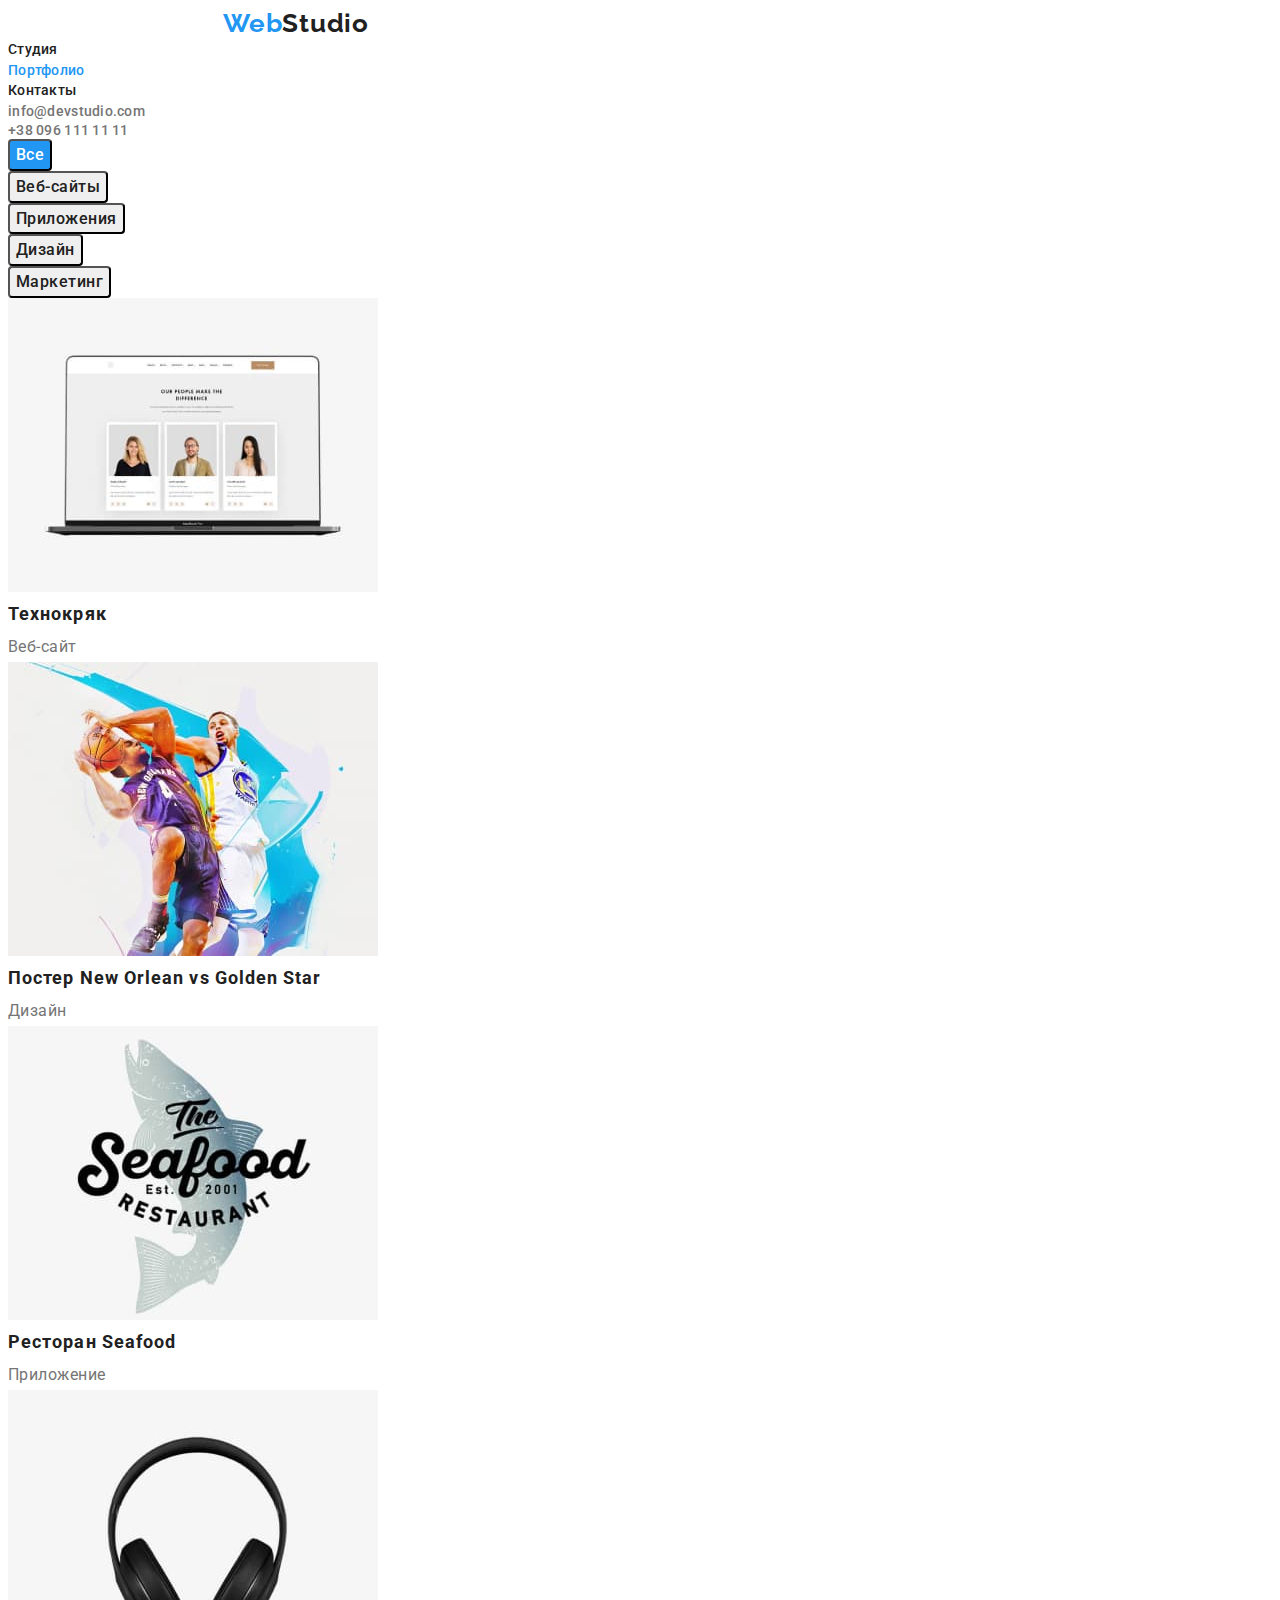
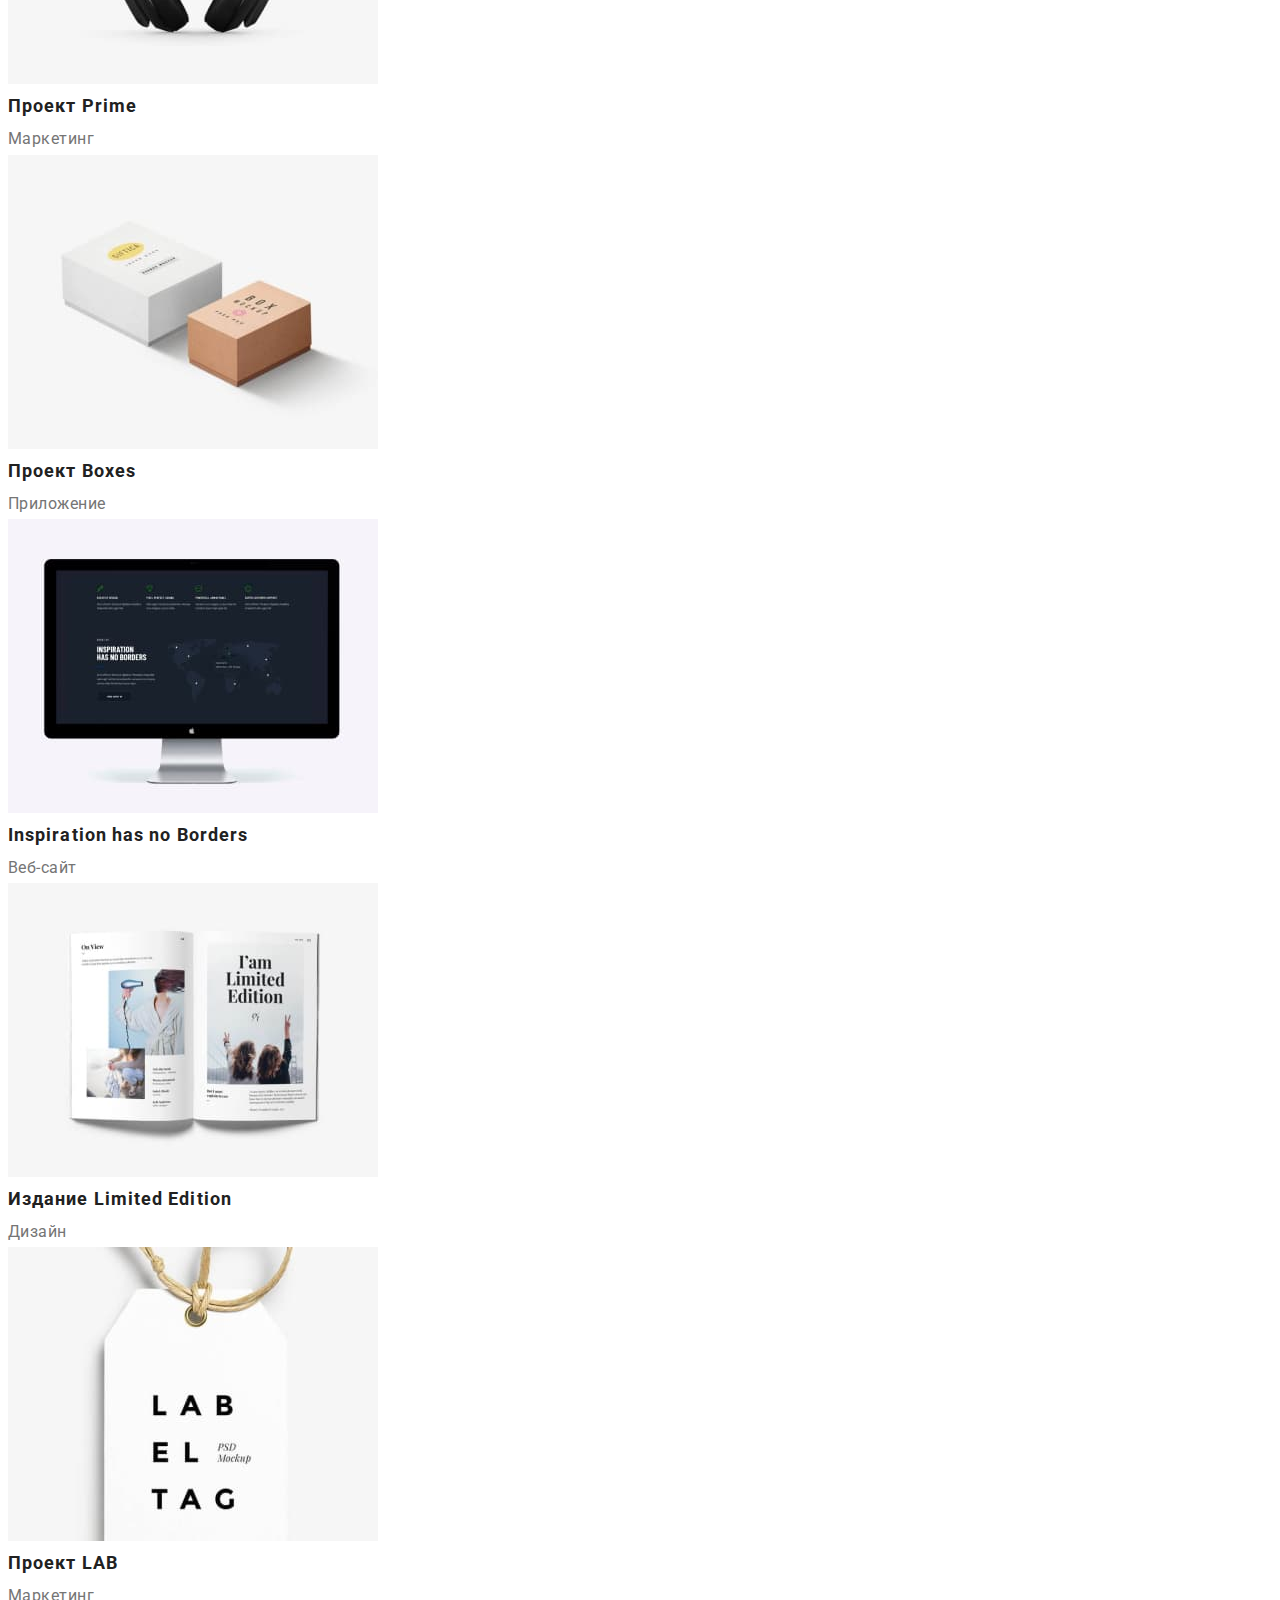
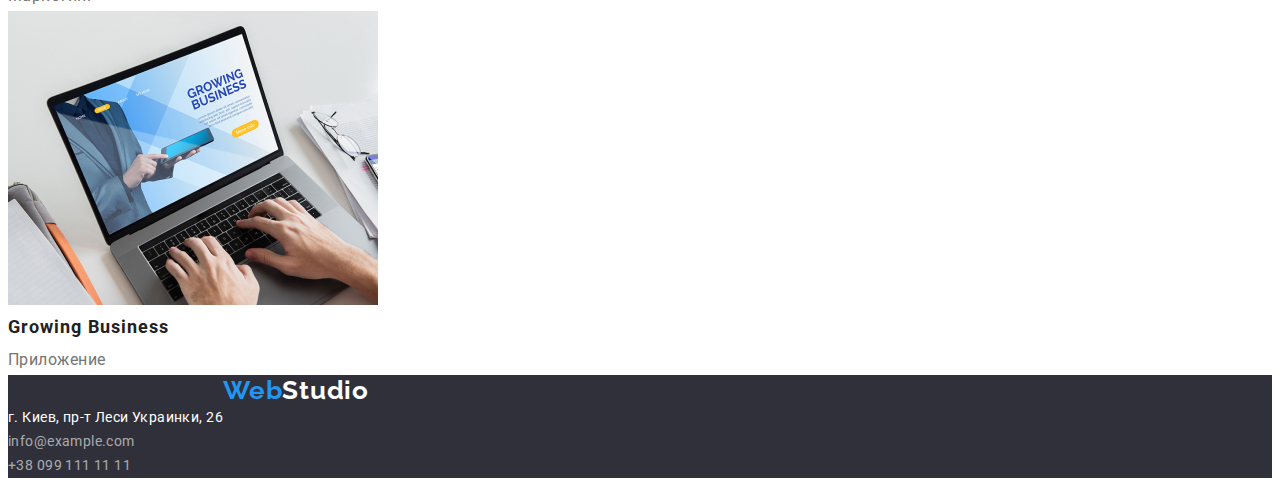
==== portfolio.html @ 73747485 "flex margin" ====
<!DOCTYPE html>
<html lang="ru">

<head>
    <meta charset="UTF-8">
    <meta http-equiv="X-UA-Compatible" content="IE=edge">
    <meta name="viewport" content="width=device-width, initial-scale=1.0">
    <title>homework2</title>
    <link rel="stylesheet" href="./css/style.css" />

    <link rel="preconnect" href="https://fonts.googleapis.com">
    <link rel="preconnect" href="https://fonts.gstatic.com" crossorigin>
    <link
        href="https://fonts.googleapis.com/css2?family=Raleway:wght@700&family=Roboto:wght@400;500;700;900&display=swap"
        rel="stylesheet">
</head>

<body>
    <header class="header">
        <nav>
            <a lang="en" href="" class="logotype link">Web<span class="header-logotype">Studio</span> </a>
            <ul class="list">
                <li>
                    <a href="./index.html" class="header-link link">Студия</a>
                </li>
                <li>
                    <a href="./portfolio.html" class="header-link link current">Портфолио</a>
                </li>
                <li>
                    <a href="" class="header-link link">Контакты</a>
                </li>
            </ul>
        </nav>
        <ul class="list">
            <li>
                <a href="mailto:info@devstudio.com" class="header-contact link">info@devstudio.com</a>
            </li>
            <li>
                <a href="tel:+380961111111" class="header-contact link">+38 096 111 11 11</a>
            </li>
        </ul>
    </header>



    <main>
        <section class="portfolio">
            <h1 class="visually-hidden">портфолио</h1>
            <ul class="list">
                <li>
                    <button type="button" class="portfolio-button portfolio-button-oll button">Все</button>
                </li>
                <li>
                    <button type="button" class="portfolio-button button">Веб-сайты</button>
                </li>
                <li>
                    <button type="button" class="portfolio-button button">Приложения</button>
                </li>
                <li>
                    <button type="button" class="portfolio-button button">Дизайн</button>
                </li>
                <li>
                    <button type="button" class="portfolio-button button">Маркетинг</button>
                </li>
            </ul>

            <ul class="gallery list">
                <li>
                    <a href="" class="link">
                        <img src="./imeges/people.jpg" alt="фото людей" width="370px">

                        <h2 class="gallery-link-title">Технокряк</h2>
                        <p class="gallery-link-text"> Веб-сайт</p>
                    </a>
                </li>
                <li>
                    <a href="" class="link">
                        <img src="./imeges/tew-оrlean.jpg" alt="два баскетболиста" width="370px">

                        <h2 class="gallery-link-title">Постер <span lang="en">New Orlean vs Golden Star</span> </h2>
                        <p class="gallery-link-text">Дизайн</p>
                    </a>
                </li>
                <li>
                    <a href="" class="link">
                        <img src="./imeges/seafood.jpg" alt="рыба" width="370px">

                        <h2 class="gallery-link-title">Ресторан <span lang="en">Seafood</span></h2>
                        <p class="gallery-link-text">Приложение</p>
                    </a>
                </li>
                <li>
                    <a href="" class="link">
                        <img src="./imeges/prime.jpg" alt="наушники" width="370px">

                        <h2 class="gallery-link-title">Проект <span lang="en">Prime</span></h2>
                        </h2>
                        <p class="gallery-link-text">Маркетинг</p>
                    </a>
                </li>
                <li>
                    <a href="" class="link">
                        <img src="./imeges/boxes.jpg" alt="две коробки" width="370px">

                        <h2 class="gallery-link-title">Проект <span lang="en">Boxes</span></h2>
                        </h2>
                        <p class="gallery-link-text">Приложение</p>
                    </a>
                </li>
                <li>
                    <a href="" class="link">
                        <img src="./imeges/inspiration .jpg" alt="монитор" width="370px">

                        <h2 class="gallery-link-title" lang="en">Inspiration has no Borders</h2>
                        <p class="gallery-link-text">Веб-сайт</p>
                    </a>
                </li>
                <li>
                    <a href="" class="link">
                        <img src="./imeges/limited-edition.jpg" alt="журнал" width="370px">

                        <h2 class="gallery-link-title">Издание <span lang="en">Limited Edition</span></h2>
                        </h2>
                        <p class="gallery-link-text">Дизайн</p>
                    </a>
                </li>
                <li>
                    <a href="" class="link">
                        <img src="./imeges/lab.jpg" alt="бирочки LAB" width="370px">

                        <h2 class="gallery-link-title">Проект <span lang="en">LAB</span></h2>
                        </h2>
                        <p class="gallery-link-text">Маркетинг</p>
                    </a>
                </li>
                <li>
                    <a href="" class="link">
                        <img src="./imeges/growing-business.jpg" alt="ноутбук" width="370px">

                        <h2 class="gallery-link-title" lang="en">Growing Business</h2>
                        <p class="gallery-link-text">Приложение</p>
                    </a>
                </li>
            </ul>
        </section>
    </main>

    <footer class="footer">
        <a lang="en" href="" class="logotype link">Web<span class="footer-logotype">Studio</span> </a>

        <address class="footer-address">
            <ul class="list">
                <li class="footer-address-city"> г. Киев, пр-т Леси Украинки, 26 </li>
                <li><a href="mailto:info@example.com" class="link footer-address-contact">info@example.com</a>
                </li>
                <li><a href="tel:+380991111111" class="link footer-address-contact">+38 099 111 11
                        11</a>
                </li>
            </ul>
        </address>

    </footer>
</body>

</html>
---- css/style.css ----
/* #212121 основной */
/* #757575 подписи */
/* #2196F3 акцент */
/* #FFFFFF акцент */
:root {
    --title-color: #212121;
    --second-title-color: #212121;
    --accent-color: #2196F3;
    --accent-second-color: #FFFFFF;
    --nav-color: #212121;
    --text-color: #757575;
    --background-accent-color: #2F303A;
    --background-color: #FFFFFF;
    --portfolio-button-color: #212121;
    --background-section-color: #F5F4FA;
}

body {
    font-family: "Roboto", san-serif;
    background: var(--background-color);
}

.list {
    list-style: none;
}

.title {
    font-weight: 700;
    font-size: 36px;
    line-height: 42px;
    text-align: center;
    letter-spacing: 0.03em;
    color: var(--title-color);
}

.button {
    border-radius: 4px;
    cursor: pointer;
}

p,
h1,
h2,
h3,
h4,
h5,
h6 {
    margin: 0;
}

ul {
    margin: 0;
    padding-left: 0;
}

.container {
    width: 1170px;
    padding-left: 15px;
    padding-right: 15px;
    margin: 0 auto;
    outline: 1px solid red;
}

/* --------------logotype------------- */
.logotype {
    font-family: 'Raleway';
    font-weight: 700;
    font-size: 26px;
    line-height: 1.19;
    letter-spacing: 0.03em;
    color: var(--accent-color);
}

.header-logotype {
    color: var(--title-color);
}

.footer-logotype {
    color: var(--accent-second-color);
}

/* ----------------header----------------- */
.header {
    background-color: var(--background-color));
}

.header-nav {
    display: flex;
}

.header-list {
    display: flex;
    margin-top: 32px;
    margin-bottom: 32px;
}

.header .container {
    display: flex;

}

.header-list-second {
    display: flex;
    margin-left: auto;
    margin-top: 32px;
    margin-bottom: 32px;
}

.logotype {
    margin-top: 24px;
    margin-bottom: 25px;
    margin-left: 215px;
}

.header-link {
    font-weight: 500;
    font-size: 14px;
    line-height: 1.4;
    letter-spacing: 0.02em;
    color: var(--nav-color);
}

.header-logotype {
    margin-right: 93px;
}

.header-item-second:not(:last-child) {
    margin-right: 50px;
}

.header-item:not(:last-child) {
    margin-right: 50px;
}

.header-link:hover,
.header-link:focus,
.header-contact:hover,
.header-contact:focus {
    color: var(--accent-color);
}


.header-contact {
    font-weight: 500;
    font-size: 14px;
    line-height: 1.14;
    letter-spacing: 0.02em;
    color: var(--text-color);
}

.header-link.link.current {
    color: var(--accent-color);
}


/* ----------------link--------------- */
.link {
    text-decoration: none;

}


/* ---------------hero-------------- */

.hero {
    background: var(--background-accent-color);
}

.hero-content {
    padding-top: 200px;
    padding-bottom: 200px;
}

.hero-title {

    margin-bottom: 30px;
    max-width: 696px;
    margin-left: auto;
    margin-right: auto;




    font-weight: 900;
    font-size: 44px;
    line-height: 1.36;
    text-align: center;
    letter-spacing: 0.06em;
    text-transform: uppercase;
    color: var(--accent-second-color);
}

.hero-button {
    margin: 0 auto;


    font-family: inherit;
    font-weight: 700;
    font-size: 16px;
    line-height: 1.88;
    display: flex;
    align-items: center;
    text-align: center;
    letter-spacing: 0.06em;
    color: var(--accent-second-color);
    background: var(--accent-color);
}

.visually-hidden {
    position: absolute;
    width: 1px;
    height: 1px;
    margin: -1px;
    border: 0;
    padding: 0;

    white-space: nowrap;
    clip-path: inset(100%);
    clip: rect(0 0 0 0);
    overflow: hidden;
}

/* -------------------about--------------- */


.about {
    margin-top: 94px;
    margin-right: -15px;
    margin-left: -15px;
    display: flex;
}

.about-item {
    margin-right: 15px;
    margin-left: 15px;


}

.about-title {

    font-size: 14px;
    line-height: 16px;
    letter-spacing: 0.03em;
    text-transform: uppercase;

    color: var(--second-title-color);
}

.about-text {
    margin-top: 10px;
    max-width: 270px;


    font-size: 14px;
    line-height: 1.71;
    letter-spacing: 0.03em;
    color: var(--text-color)
}



/* ------------------we-doing----------------- */

.we-doing-title {
    margin-top: 94px;
}

.we-doing-list {
    margin-top: 50px;
    display: flex;
}

.we-doing-item:not(:last-child) {
    margin-right: 27px;
}

/* -----------------team-------------------- */
.team {
    background: var(--background-section-color);
}

.team-post-title {
    font-weight: 500;
    font-size: 16px;
    line-height: 1.19;
    text-align: center;
    letter-spacing: 0.03em;
    color: var(--title-color)
}

.team-text {

    font-size: 16px;
    line-height: 1.19;
    text-align: center;
    letter-spacing: 0.03em;
    color: var(--text-color);
}

/* ---------------footer------------------ */
.footer {
    background: var(--background-accent-color);
}

.footer-address {
    font-style: normal;
    font-weight: 400;
    font-size: 14px;
    line-height: 1.71;
    letter-spacing: 0.03em;
}

.footer-address-city {
    color: var(--accent-second-color);
}

.footer-address-contact {
    color: rgba(255, 255, 255, 0.6);
}

.footer-address-city:hover,
.footer-address-city:focus,
.footer-address-contact:hover,
.footer-address-contact:focus {
    color: var(--accent-color);
}

/* ------------------portfolio---------------- */

.portfolio-button {
    font-family: inherit;
    font-weight: 500;
    font-size: 16px;
    line-height: 1.62;
    text-align: center;
    letter-spacing: 0.03em;
    color: var(--portfolio-button-color);
}

.portfolio-button.portfolio-button-oll {
    color: var(--accent-second-color);
    background: var(--accent-color);
}

.portfolio-button:hover,
.portfolio-button:focus {
    color: var(--accent-second-color);
    background: var(--accent-color);
}

/* ---------------------gallery--------------- */
.gallery-link-title {
    font-weight: 700;
    font-size: 18px;
    line-height: 2.00;
    letter-spacing: 0.06em;
    color: var(--second-title-color);
}

.gallery-link-text {
    font-size: 16px;
    line-height: 1.88;
    letter-spacing: 0.03em;
    color: var(--text-color);
}
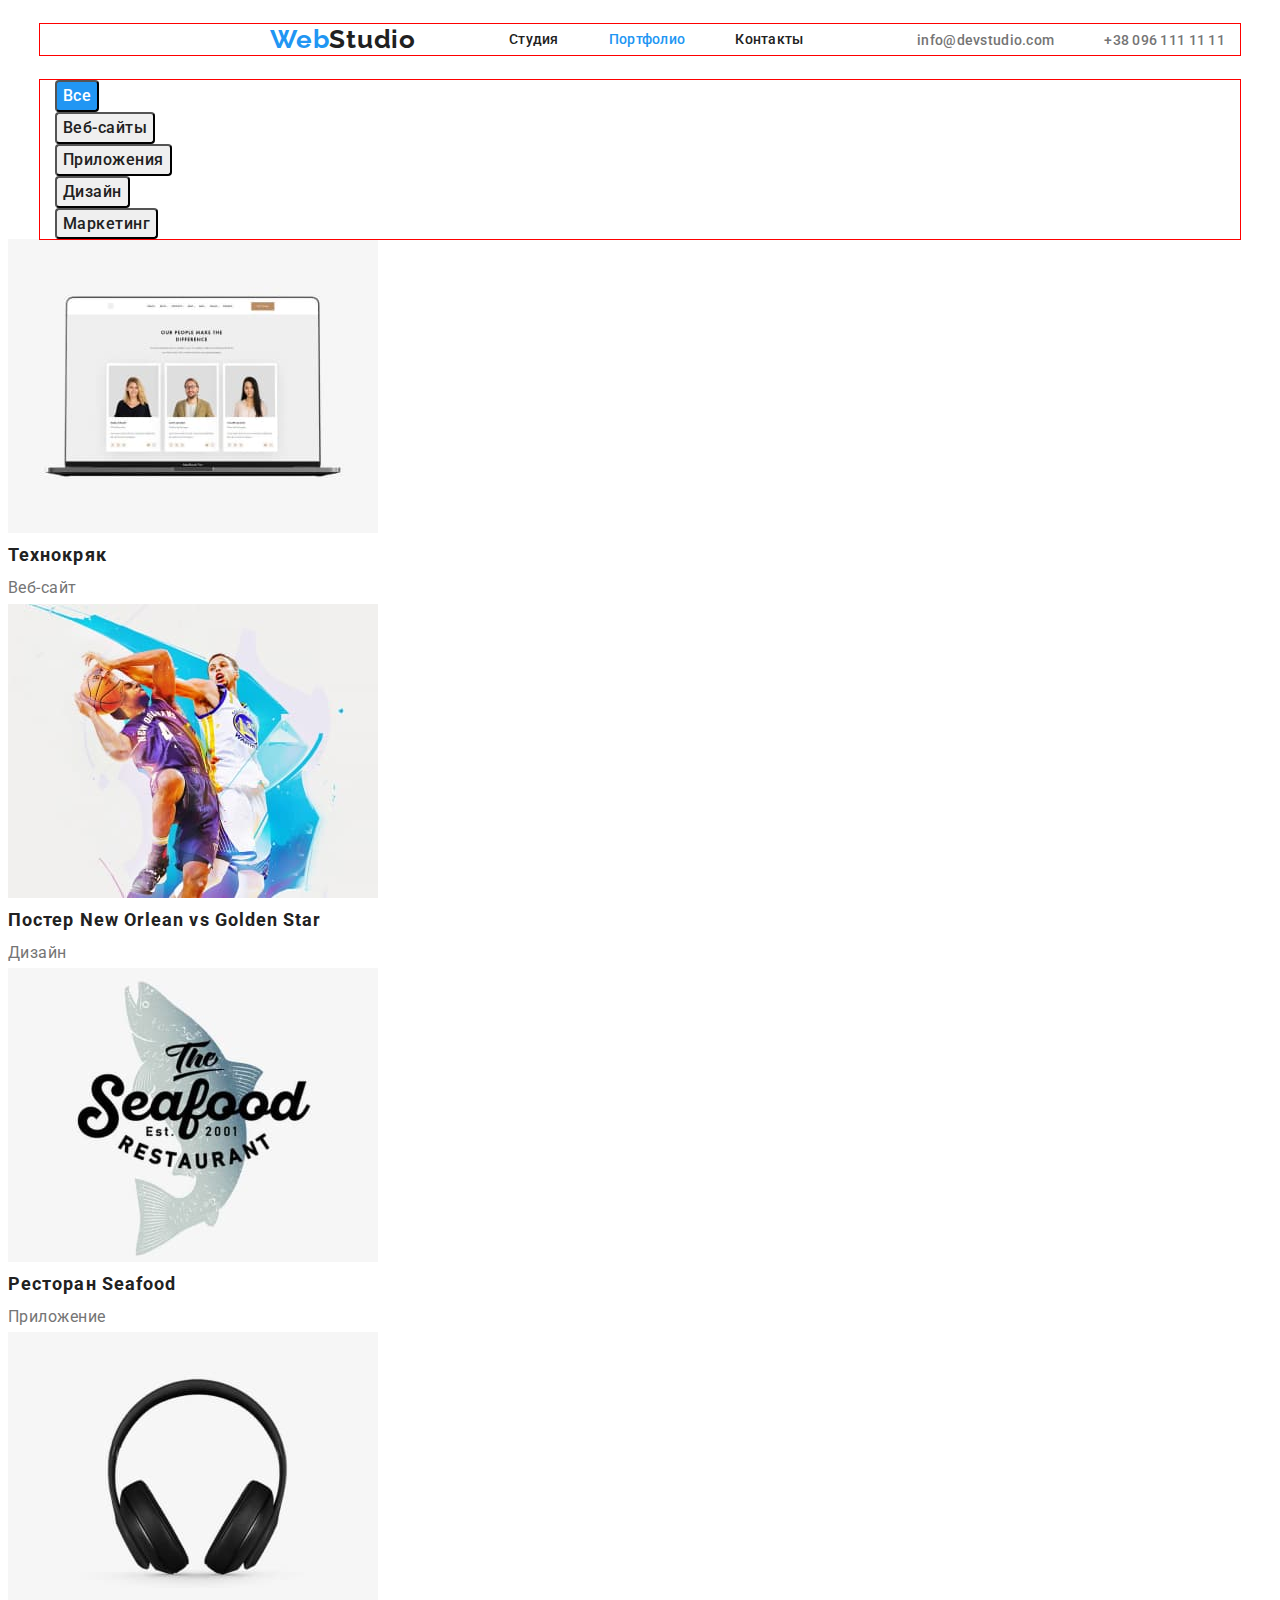
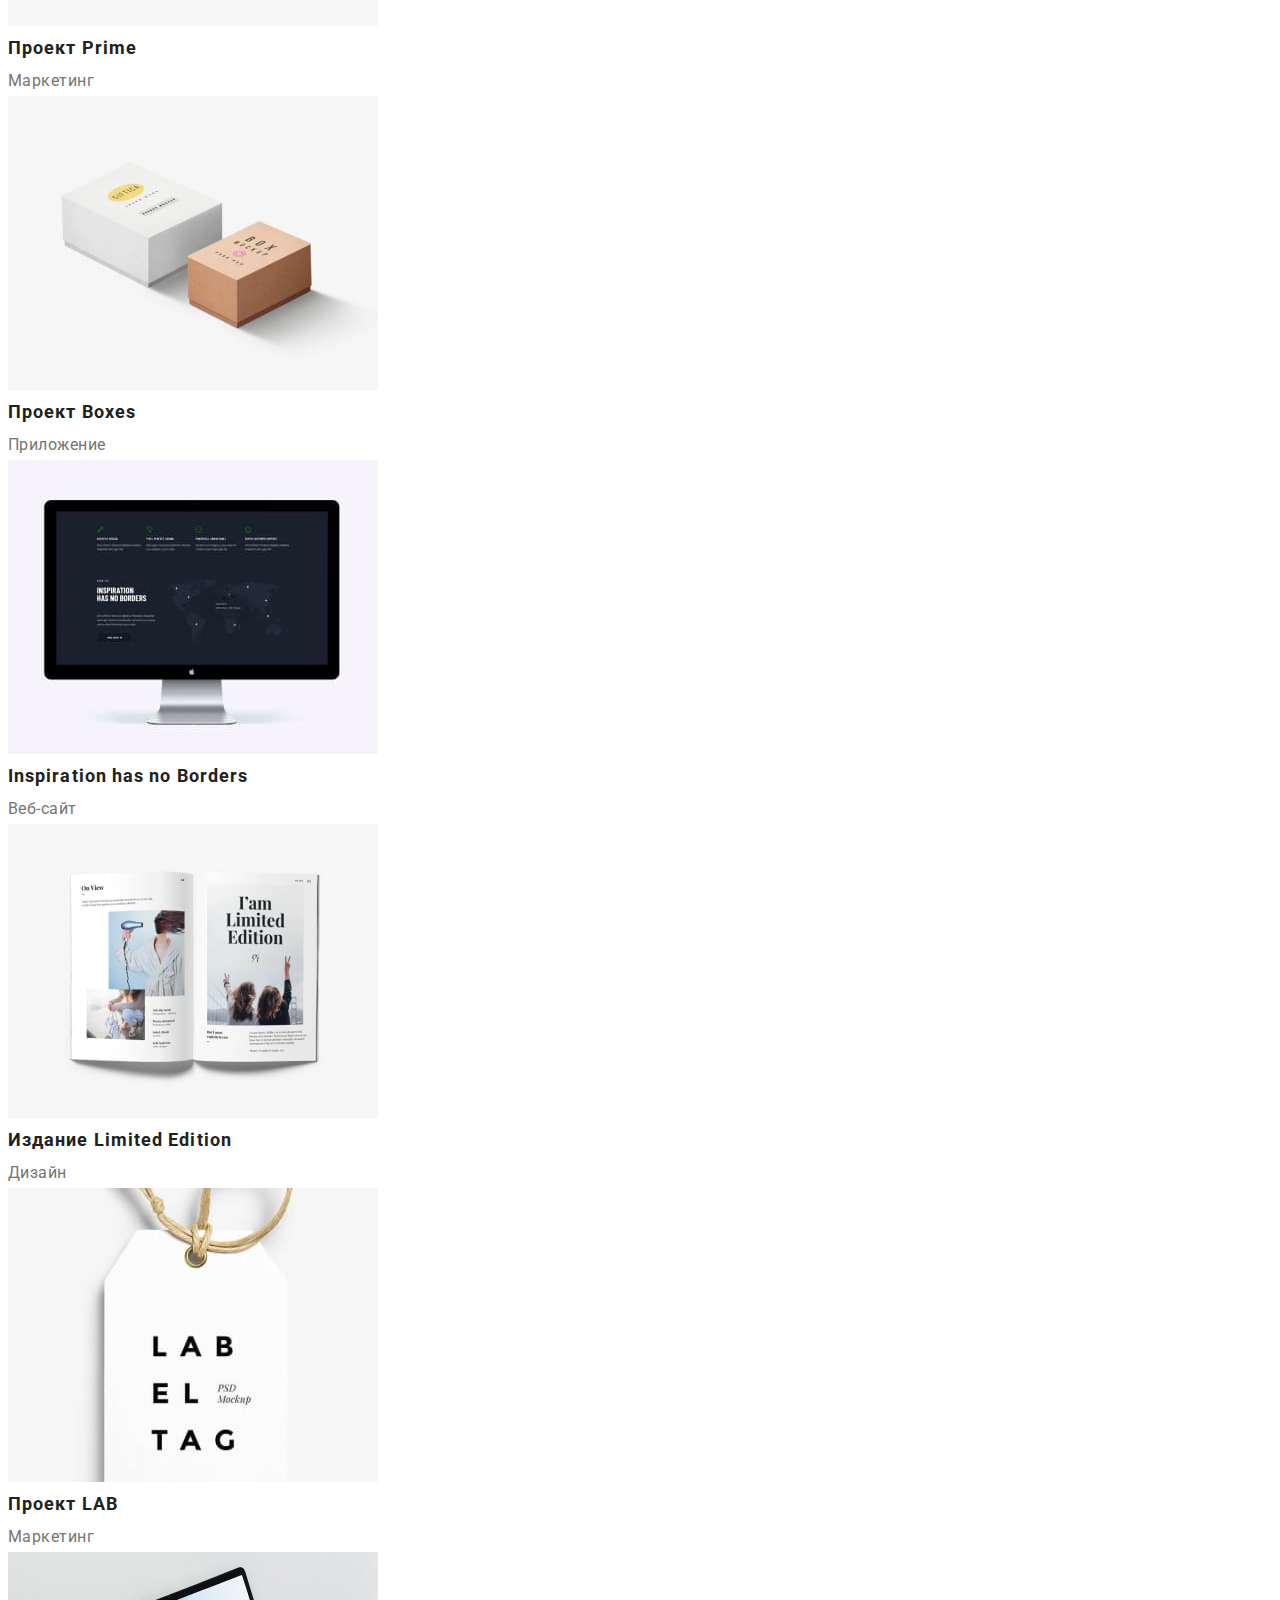
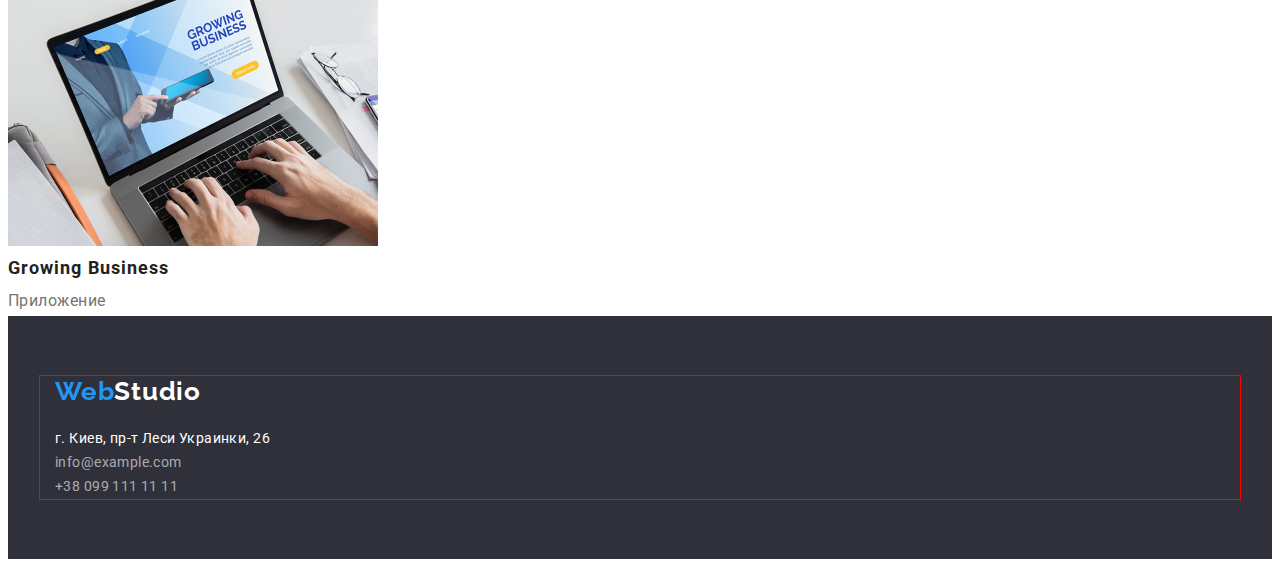
==== commit afa4089e: "fiorst" ====
--- a/portfolio.html
+++ b/portfolio.html
@@ -17,52 +17,57 @@
 
 <body>
     <header class="header">
-        <nav>
-            <a lang="en" href="" class="logotype link">Web<span class="header-logotype">Studio</span> </a>
-            <ul class="list">
-                <li>
-                    <a href="./index.html" class="header-link link">Студия</a>
+        <div class="container">
+            <nav class="header-nav">
+                <a lang="en" href="" class="logotype link">Web<span class="header-logotype">Studio</span> </a>
+                <ul class="list header-list">
+                    <li class="header-item">
+                        <a href="./index.html" class="header-link link">Студия</a>
+                    </li>
+                    <li class="header-item">
+                        <a href="./portfolio.html" class="header-link link current">Портфолио</a>
+                    </li>
+                    <li class="header-item">
+                        <a href="" class="header-link link">Контакты</a>
+                    </li>
+                </ul>
+            </nav>
+            <ul class="list header-list-second">
+                <li class="header-item-second">
+                    <a href="mailto:info@devstudio.com" class="header-contact link">info@devstudio.com</a>
                 </li>
-                <li>
-                    <a href="./portfolio.html" class="header-link link current">Портфолио</a>
-                </li>
-                <li>
-                    <a href="" class="header-link link">Контакты</a>
+                <li class="header-item-second">
+                    <a href="tel:+380961111111" class="header-contact link">+38 096 111 11 11</a>
                 </li>
             </ul>
-        </nav>
-        <ul class="list">
-            <li>
-                <a href="mailto:info@devstudio.com" class="header-contact link">info@devstudio.com</a>
-            </li>
-            <li>
-                <a href="tel:+380961111111" class="header-contact link">+38 096 111 11 11</a>
-            </li>
-        </ul>
+        </div>
     </header>
 
 
 
     <main>
         <section class="portfolio">
-            <h1 class="visually-hidden">портфолио</h1>
-            <ul class="list">
-                <li>
-                    <button type="button" class="portfolio-button portfolio-button-oll button">Все</button>
-                </li>
-                <li>
-                    <button type="button" class="portfolio-button button">Веб-сайты</button>
-                </li>
-                <li>
-                    <button type="button" class="portfolio-button button">Приложения</button>
-                </li>
-                <li>
-                    <button type="button" class="portfolio-button button">Дизайн</button>
-                </li>
-                <li>
-                    <button type="button" class="portfolio-button button">Маркетинг</button>
-                </li>
-            </ul>
+            <div class="container">
+
+                <h1 class="visually-hidden">портфолио</h1>
+                <ul class="list">
+                    <li>
+                        <button type="button" class="portfolio-button portfolio-button-oll button">Все</button>
+                    </li>
+                    <li>
+                        <button type="button" class="portfolio-button button">Веб-сайты</button>
+                    </li>
+                    <li>
+                        <button type="button" class="portfolio-button button">Приложения</button>
+                    </li>
+                    <li>
+                        <button type="button" class="portfolio-button button">Дизайн</button>
+                    </li>
+                    <li>
+                        <button type="button" class="portfolio-button button">Маркетинг</button>
+                    </li>
+                </ul>
+            </div>
 
             <ul class="gallery list">
                 <li>
@@ -146,19 +151,20 @@
     </main>
 
     <footer class="footer">
-        <a lang="en" href="" class="logotype link">Web<span class="footer-logotype">Studio</span> </a>
+        <div class="container">
+            <a lang="en" href="" class="footer-fiorst-logotype link">Web<span class="footer-logotype">Studio</span> </a>
 
-        <address class="footer-address">
-            <ul class="list">
-                <li class="footer-address-city"> г. Киев, пр-т Леси Украинки, 26 </li>
-                <li><a href="mailto:info@example.com" class="link footer-address-contact">info@example.com</a>
-                </li>
-                <li><a href="tel:+380991111111" class="link footer-address-contact">+38 099 111 11
-                        11</a>
-                </li>
-            </ul>
-        </address>
-
+            <address class="footer-address">
+                <ul class="list">
+                    <li class="footer-address-city"> г. Киев, пр-т Леси Украинки, 26 </li>
+                    <li><a href="mailto:info@example.com" class="link footer-address-contact">info@example.com</a>
+                    </li>
+                    <li><a href="tel:+380991111111" class="link footer-address-contact">+38 099 111 11
+                            11</a>
+                    </li>
+                </ul>
+            </address>
+        </div>
     </footer>
 </body>
 
--- a/css/style.css
+++ b/css/style.css
@@ -81,34 +81,38 @@
 
 /* ----------------header----------------- */
 .header {
-    background-color: var(--background-color));
-}
-
-.header-nav {
-    display: flex;
-}
-
-.header-list {
-    display: flex;
-    margin-top: 32px;
-    margin-bottom: 32px;
-}
-
-.header .container {
-    display: flex;
-
-}
-
-.header-list-second {
-    display: flex;
-    margin-left: auto;
-    margin-top: 32px;
-    margin-bottom: 32px;
-}
-
-.logotype {
     margin-top: 24px;
     margin-bottom: 25px;
+
+    background-color: var(--background-color));
+}
+
+.header-nav {
+    display: flex;
+
+    align-items: center;
+}
+
+.header-list {
+    display: flex;
+
+
+}
+
+.header .container {
+    display: flex;
+
+}
+
+.header-list-second {
+    display: flex;
+    margin-left: auto;
+    align-items: center;
+
+}
+
+.logotype {
+
     margin-left: 215px;
 }
 
@@ -164,12 +168,10 @@
 
 .hero {
     background: var(--background-accent-color);
-}
-
-.hero-content {
     padding-top: 200px;
     padding-bottom: 200px;
 }
+
 
 .hero-title {
 
@@ -222,9 +224,13 @@
 
 /* -------------------about--------------- */
 
+.about-section {
+    padding-top: 94px;
+
+}
 
 .about {
-    margin-top: 94px;
+
     margin-right: -15px;
     margin-left: -15px;
     display: flex;
@@ -262,8 +268,8 @@
 
 /* ------------------we-doing----------------- */
 
-.we-doing-title {
-    margin-top: 94px;
+.we-doing {
+    padding-top: 94px;
 }
 
 .we-doing-list {
@@ -278,9 +284,25 @@
 /* -----------------team-------------------- */
 .team {
     background: var(--background-section-color);
+    padding-top: 94px;
+    padding-bottom: 94px;
+}
+
+.team-list {
+    display: flex;
+    margin-left: -15px;
+    margin-right: -15px;
+}
+
+.team-item {
+    margin-top: 50px;
+    margin-left: 15px;
+    margin-right: 15px;
 }
 
 .team-post-title {
+    margin-top: 30px;
+
     font-weight: 500;
     font-size: 16px;
     line-height: 1.19;
@@ -289,7 +311,10 @@
     color: var(--title-color)
 }
 
+
+
 .team-text {
+    margin-top: 10px;
 
     font-size: 16px;
     line-height: 1.19;
@@ -300,7 +325,20 @@
 
 /* ---------------footer------------------ */
 .footer {
+    padding-top: 60px;
+    padding-bottom: 60px;
+
     background: var(--background-accent-color);
+}
+
+
+.footer-fiorst-logotype {
+    font-family: 'Raleway';
+    font-weight: 700;
+    font-size: 26px;
+    line-height: 1.19;
+    letter-spacing: 0.03em;
+    color: var(--accent-color);
 }
 
 .footer-address {
@@ -312,10 +350,14 @@
 }
 
 .footer-address-city {
+    margin-top: 20px;
+
     color: var(--accent-second-color);
 }
 
 .footer-address-contact {
+    margin-top: 9px;
+
     color: rgba(255, 255, 255, 0.6);
 }
 
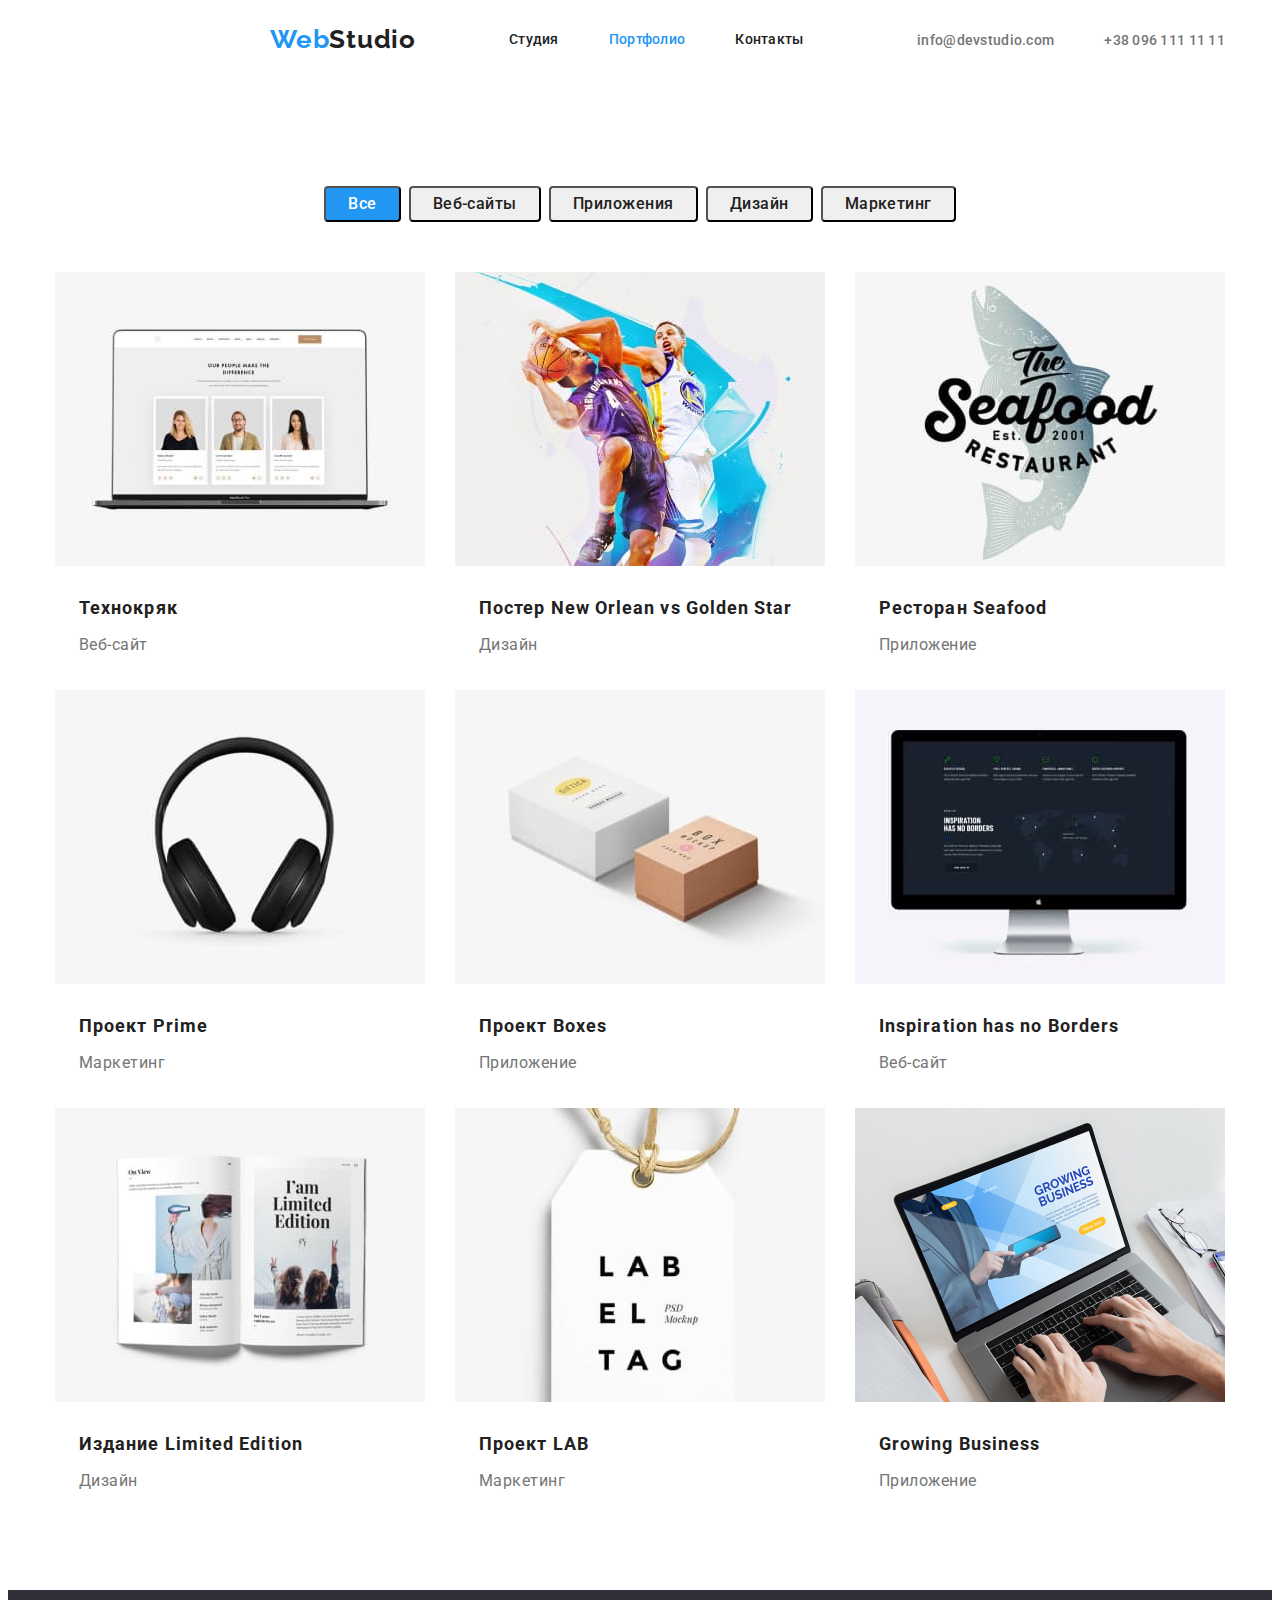
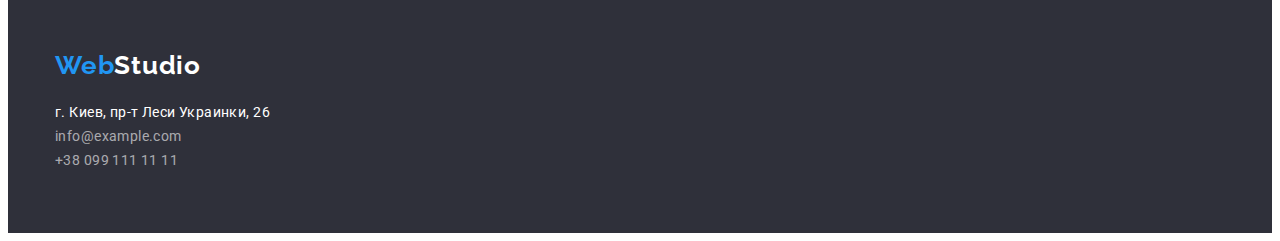
==== commit 97374561: "flex" ====
--- a/portfolio.html
+++ b/portfolio.html
@@ -47,106 +47,113 @@
 
     <main>
         <section class="portfolio">
-            <div class="container">
+            <div class="portfolio-first">
+                <div class="container">
 
-                <h1 class="visually-hidden">портфолио</h1>
-                <ul class="list">
-                    <li>
-                        <button type="button" class="portfolio-button portfolio-button-oll button">Все</button>
-                    </li>
-                    <li>
-                        <button type="button" class="portfolio-button button">Веб-сайты</button>
-                    </li>
-                    <li>
-                        <button type="button" class="portfolio-button button">Приложения</button>
-                    </li>
-                    <li>
-                        <button type="button" class="portfolio-button button">Дизайн</button>
-                    </li>
-                    <li>
-                        <button type="button" class="portfolio-button button">Маркетинг</button>
-                    </li>
-                </ul>
+                    <h1 class="visually-hidden">портфолио</h1>
+                    <ul class="list portfolio-list">
+                        <li class="portfolio-item">
+                            <button type="button" class="portfolio-button portfolio-button-oll button">Все</button>
+                        </li>
+                        <li class="portfolio-item">
+                            <button type="button" class="portfolio-button button">Веб-сайты</button>
+                        </li>
+                        <li class="portfolio-item">
+                            <button type="button" class="portfolio-button button">Приложения</button>
+                        </li>
+                        <li class="portfolio-item">
+                            <button type="button" class="portfolio-button button">Дизайн</button>
+                        </li>
+                        <li class="portfolio-item">
+                            <button type="button" class="portfolio-button button">Маркетинг</button>
+                        </li>
+                    </ul>
+                </div>
             </div>
 
-            <ul class="gallery list">
-                <li>
-                    <a href="" class="link">
-                        <img src="./imeges/people.jpg" alt="фото людей" width="370px">
+            <div class="gallery-container">
+                <div class="container">
+                    <ul class="gallery list">
+                        <li class="gallery-item">
+                            <a href="" class="link">
+                                <img src="./imeges/people.jpg" alt="фото людей" width="370px">
 
-                        <h2 class="gallery-link-title">Технокряк</h2>
-                        <p class="gallery-link-text"> Веб-сайт</p>
-                    </a>
-                </li>
-                <li>
-                    <a href="" class="link">
-                        <img src="./imeges/tew-оrlean.jpg" alt="два баскетболиста" width="370px">
+                                <h2 class="gallery-link-title">Технокряк</h2>
+                                <p class="gallery-link-text"> Веб-сайт</p>
+                            </a>
+                        </li>
+                        <li class="gallery-item">
+                            <a href="" class="link">
+                                <img src="./imeges/tew-оrlean.jpg" alt="два баскетболиста" width="370px">
 
-                        <h2 class="gallery-link-title">Постер <span lang="en">New Orlean vs Golden Star</span> </h2>
-                        <p class="gallery-link-text">Дизайн</p>
-                    </a>
-                </li>
-                <li>
-                    <a href="" class="link">
-                        <img src="./imeges/seafood.jpg" alt="рыба" width="370px">
+                                <h2 class="gallery-link-title">Постер <span lang="en">New Orlean vs Golden Star</span>
+                                </h2>
+                                <p class="gallery-link-text">Дизайн</p>
+                            </a>
+                        </li>
+                        <li class="gallery-item">
+                            <a href="" class="link">
+                                <img src="./imeges/seafood.jpg" alt="рыба" width="370px">
 
-                        <h2 class="gallery-link-title">Ресторан <span lang="en">Seafood</span></h2>
-                        <p class="gallery-link-text">Приложение</p>
-                    </a>
-                </li>
-                <li>
-                    <a href="" class="link">
-                        <img src="./imeges/prime.jpg" alt="наушники" width="370px">
+                                <h2 class="gallery-link-title">Ресторан <span lang="en">Seafood</span></h2>
+                                <p class="gallery-link-text">Приложение</p>
+                            </a>
+                        </li>
+                        <li class="gallery-item">
+                            <a href="" class="link">
+                                <img src="./imeges/prime.jpg" alt="наушники" width="370px">
 
-                        <h2 class="gallery-link-title">Проект <span lang="en">Prime</span></h2>
-                        </h2>
-                        <p class="gallery-link-text">Маркетинг</p>
-                    </a>
-                </li>
-                <li>
-                    <a href="" class="link">
-                        <img src="./imeges/boxes.jpg" alt="две коробки" width="370px">
+                                <h2 class="gallery-link-title">Проект <span lang="en">Prime</span></h2>
+                                </h2>
+                                <p class="gallery-link-text">Маркетинг</p>
+                            </a>
+                        </li>
+                        <li class="gallery-item">
+                            <a href="" class="link">
+                                <img src="./imeges/boxes.jpg" alt="две коробки" width="370px">
 
-                        <h2 class="gallery-link-title">Проект <span lang="en">Boxes</span></h2>
-                        </h2>
-                        <p class="gallery-link-text">Приложение</p>
-                    </a>
-                </li>
-                <li>
-                    <a href="" class="link">
-                        <img src="./imeges/inspiration .jpg" alt="монитор" width="370px">
+                                <h2 class="gallery-link-title">Проект <span lang="en">Boxes</span></h2>
+                                </h2>
+                                <p class="gallery-link-text">Приложение</p>
+                            </a>
+                        </li>
+                        <li class="gallery-item">
+                            <a href="" class="link">
+                                <img src="./imeges/inspiration .jpg" alt="монитор" width="370px">
 
-                        <h2 class="gallery-link-title" lang="en">Inspiration has no Borders</h2>
-                        <p class="gallery-link-text">Веб-сайт</p>
-                    </a>
-                </li>
-                <li>
-                    <a href="" class="link">
-                        <img src="./imeges/limited-edition.jpg" alt="журнал" width="370px">
+                                <h2 class="gallery-link-title" lang="en">Inspiration has no Borders</h2>
+                                <p class="gallery-link-text">Веб-сайт</p>
+                            </a>
+                        </li>
+                        <li class="gallery-item">
+                            <a href="" class="link">
+                                <img src="./imeges/limited-edition.jpg" alt="журнал" width="370px">
 
-                        <h2 class="gallery-link-title">Издание <span lang="en">Limited Edition</span></h2>
-                        </h2>
-                        <p class="gallery-link-text">Дизайн</p>
-                    </a>
-                </li>
-                <li>
-                    <a href="" class="link">
-                        <img src="./imeges/lab.jpg" alt="бирочки LAB" width="370px">
+                                <h2 class="gallery-link-title">Издание <span lang="en">Limited Edition</span></h2>
+                                </h2>
+                                <p class="gallery-link-text">Дизайн</p>
+                            </a>
+                        </li>
+                        <li class="gallery-item">
+                            <a href="" class="link">
+                                <img src="./imeges/lab.jpg" alt="бирочки LAB" width="370px">
 
-                        <h2 class="gallery-link-title">Проект <span lang="en">LAB</span></h2>
-                        </h2>
-                        <p class="gallery-link-text">Маркетинг</p>
-                    </a>
-                </li>
-                <li>
-                    <a href="" class="link">
-                        <img src="./imeges/growing-business.jpg" alt="ноутбук" width="370px">
+                                <h2 class="gallery-link-title">Проект <span lang="en">LAB</span></h2>
+                                </h2>
+                                <p class="gallery-link-text">Маркетинг</p>
+                            </a>
+                        </li>
+                        <li class="gallery-item">
+                            <a href="" class="link">
+                                <img src="./imeges/growing-business.jpg" alt="ноутбук" width="370px">
 
-                        <h2 class="gallery-link-title" lang="en">Growing Business</h2>
-                        <p class="gallery-link-text">Приложение</p>
-                    </a>
-                </li>
-            </ul>
+                                <h2 class="gallery-link-title" lang="en">Growing Business</h2>
+                                <p class="gallery-link-text">Приложение</p>
+                            </a>
+                        </li>
+                    </ul>
+                </div>
+            </div>
         </section>
     </main>
 
--- a/css/style.css
+++ b/css/style.css
@@ -58,7 +58,7 @@
     padding-left: 15px;
     padding-right: 15px;
     margin: 0 auto;
-    outline: 1px solid red;
+    /* outline: 1px solid red; */
 }
 
 /* --------------logotype------------- */
@@ -369,6 +369,26 @@
 }
 
 /* ------------------portfolio---------------- */
+.portfolio-first {
+    padding-top: 106px;
+    padding-bottom: 50px;
+}
+
+.portfolio-list {
+    display: flex;
+    justify-content: center;
+}
+
+.portfolio-button {
+    padding-top: 3px;
+    padding-bottom: 3px;
+    padding-left: 22px;
+    padding-right: 22px;
+}
+
+.portfolio-item:not(:last-child) {
+    margin-right: 8px;
+}
 
 .portfolio-button {
     font-family: inherit;
@@ -392,7 +412,24 @@
 }
 
 /* ---------------------gallery--------------- */
+.gallery {
+    display: flex;
+    flex-wrap: wrap;
+    gap: 30px;
+}
+
+.gallery-container {
+    padding-bottom: 94px;
+}
+
+.gallery-item {
+    width: calc((100%-60px)/3);
+}
+
 .gallery-link-title {
+    margin-top: 20px;
+    margin-left: 24px;
+
     font-weight: 700;
     font-size: 18px;
     line-height: 2.00;
@@ -401,6 +438,9 @@
 }
 
 .gallery-link-text {
+    margin-top: 4px;
+    margin-left: 24px;
+
     font-size: 16px;
     line-height: 1.88;
     letter-spacing: 0.03em;
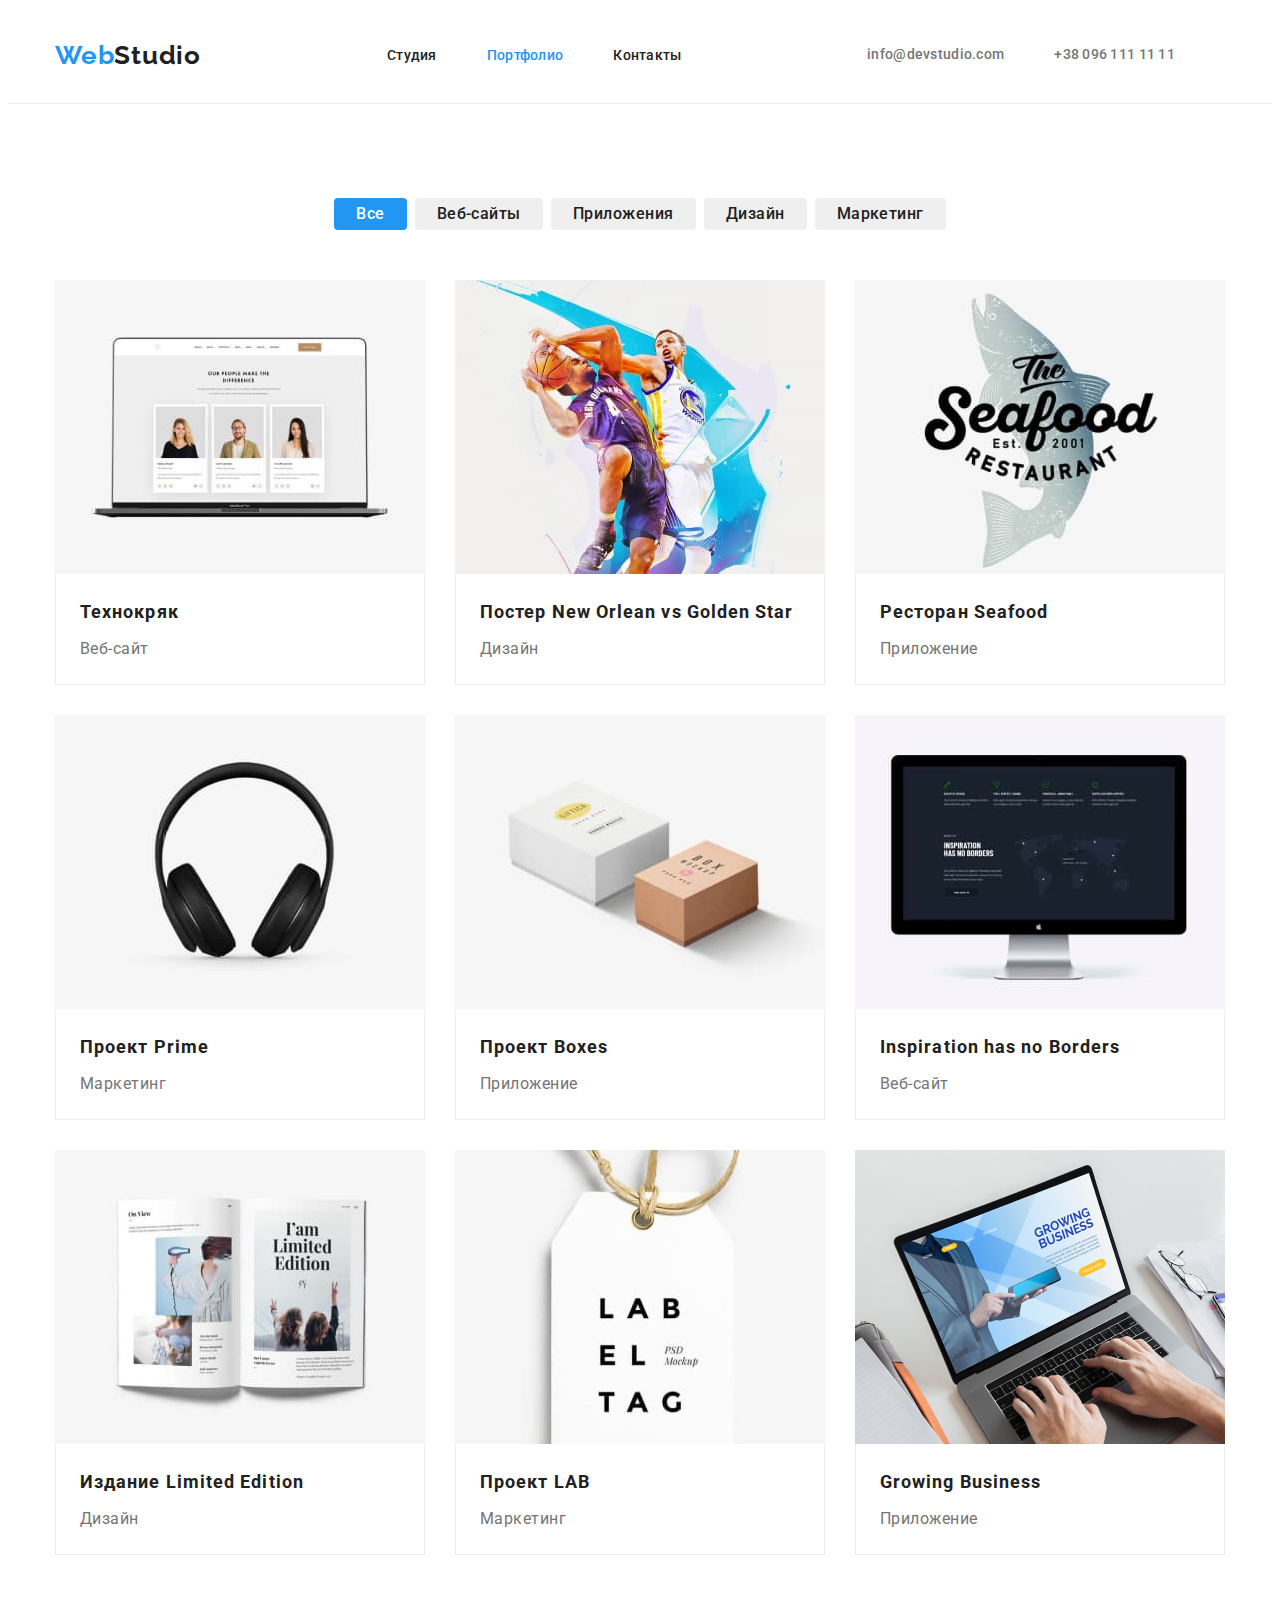
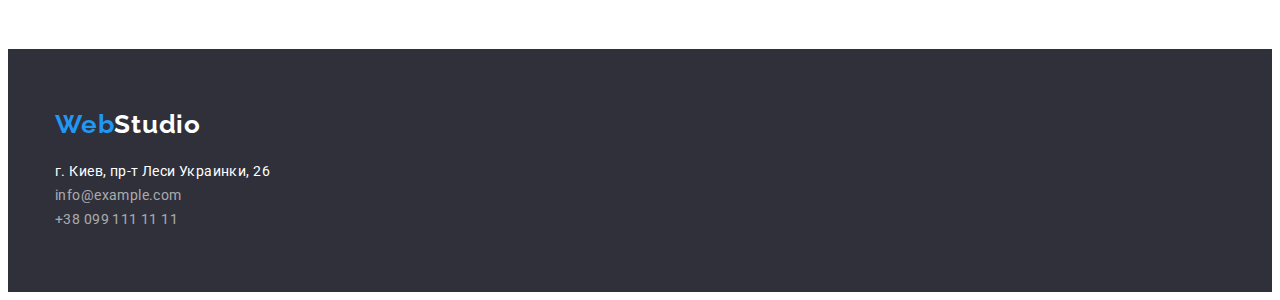
==== commit ed0d095e: "div padding" ====
--- a/portfolio.html
+++ b/portfolio.html
@@ -13,6 +13,9 @@
     <link
         href="https://fonts.googleapis.com/css2?family=Raleway:wght@700&family=Roboto:wght@400;500;700;900&display=swap"
         rel="stylesheet">
+    <link rel="stylesheet" href="https://cdnjs.cloudflare.com/ajax/libs/modern-normalize/1.1.0/modern-normalize.min.css"
+        integrity="sha512-wpPYUAdjBVSE4KJnH1VR1HeZfpl1ub8YT/NKx4PuQ5NmX2tKuGu6U/JRp5y+Y8XG2tV+wKQpNHVUX03MfMFn9Q=="
+        crossorigin="anonymous" referrerpolicy="no-referrer" />
 </head>
 
 <body>
@@ -47,112 +50,121 @@
 
     <main>
         <section class="portfolio">
-            <div class="portfolio-first">
-                <div class="container">
 
-                    <h1 class="visually-hidden">портфолио</h1>
-                    <ul class="list portfolio-list">
-                        <li class="portfolio-item">
-                            <button type="button" class="portfolio-button portfolio-button-oll button">Все</button>
-                        </li>
-                        <li class="portfolio-item">
-                            <button type="button" class="portfolio-button button">Веб-сайты</button>
-                        </li>
-                        <li class="portfolio-item">
-                            <button type="button" class="portfolio-button button">Приложения</button>
-                        </li>
-                        <li class="portfolio-item">
-                            <button type="button" class="portfolio-button button">Дизайн</button>
-                        </li>
-                        <li class="portfolio-item">
-                            <button type="button" class="portfolio-button button">Маркетинг</button>
-                        </li>
-                    </ul>
-                </div>
+            <div class="container">
+
+                <h1 class="visually-hidden">портфолио</h1>
+                <ul class="list portfolio-list">
+                    <li class="portfolio-item">
+                        <button type="button" class="portfolio-button portfolio-button-oll button">Все</button>
+                    </li>
+                    <li class="portfolio-item">
+                        <button type="button" class="portfolio-button button">Веб-сайты</button>
+                    </li>
+                    <li class="portfolio-item">
+                        <button type="button" class="portfolio-button button">Приложения</button>
+                    </li>
+                    <li class="portfolio-item">
+                        <button type="button" class="portfolio-button button">Дизайн</button>
+                    </li>
+                    <li class="portfolio-item">
+                        <button type="button" class="portfolio-button button">Маркетинг</button>
+                    </li>
+                </ul>
             </div>
 
-            <div class="gallery-container">
-                <div class="container">
-                    <ul class="gallery list">
-                        <li class="gallery-item">
-                            <a href="" class="link">
-                                <img src="./imeges/people.jpg" alt="фото людей" width="370px">
 
+            <div class="container">
+                <ul class="gallery list">
+                    <li class="gallery-item">
+                        <a href="" class="link">
+                            <img src="./imeges/people.jpg" alt="фото людей" width="370px">
+                            <div class="gallery-name">
                                 <h2 class="gallery-link-title">Технокряк</h2>
                                 <p class="gallery-link-text"> Веб-сайт</p>
-                            </a>
-                        </li>
-                        <li class="gallery-item">
-                            <a href="" class="link">
-                                <img src="./imeges/tew-оrlean.jpg" alt="два баскетболиста" width="370px">
-
-                                <h2 class="gallery-link-title">Постер <span lang="en">New Orlean vs Golden Star</span>
+                            </div>
+                        </a>
+                    </li>
+                    <li class="gallery-item">
+                        <a href="" class="link">
+                            <img src="./imeges/tew-оrlean.jpg" alt="два баскетболиста" width="370px">
+                            <div class="gallery-name">
+                                <h2 class="gallery-link-title">Постер <span lang="en">New Orlean vs Golden
+                                        Star</span>
                                 </h2>
                                 <p class="gallery-link-text">Дизайн</p>
-                            </a>
-                        </li>
-                        <li class="gallery-item">
-                            <a href="" class="link">
-                                <img src="./imeges/seafood.jpg" alt="рыба" width="370px">
-
+                            </div>
+                        </a>
+                    </li>
+                    <li class="gallery-item">
+                        <a href="" class="link">
+                            <img src="./imeges/seafood.jpg" alt="рыба" width="370px">
+                            <div class="gallery-name">
                                 <h2 class="gallery-link-title">Ресторан <span lang="en">Seafood</span></h2>
                                 <p class="gallery-link-text">Приложение</p>
-                            </a>
-                        </li>
-                        <li class="gallery-item">
-                            <a href="" class="link">
-                                <img src="./imeges/prime.jpg" alt="наушники" width="370px">
-
+                            </div>
+                        </a>
+                    </li>
+                    <li class="gallery-item">
+                        <a href="" class="link">
+                            <img src="./imeges/prime.jpg" alt="наушники" width="370px">
+                            <div class="gallery-name">
                                 <h2 class="gallery-link-title">Проект <span lang="en">Prime</span></h2>
                                 </h2>
                                 <p class="gallery-link-text">Маркетинг</p>
-                            </a>
-                        </li>
-                        <li class="gallery-item">
-                            <a href="" class="link">
-                                <img src="./imeges/boxes.jpg" alt="две коробки" width="370px">
-
+                            </div>
+                        </a>
+                    </li>
+                    <li class="gallery-item">
+                        <a href="" class="link">
+                            <img src="./imeges/boxes.jpg" alt="две коробки" width="370px">
+                            <div class="gallery-name">
                                 <h2 class="gallery-link-title">Проект <span lang="en">Boxes</span></h2>
                                 </h2>
                                 <p class="gallery-link-text">Приложение</p>
-                            </a>
-                        </li>
-                        <li class="gallery-item">
-                            <a href="" class="link">
-                                <img src="./imeges/inspiration .jpg" alt="монитор" width="370px">
-
+                            </div>
+                        </a>
+                    </li>
+                    <li class="gallery-item">
+                        <a href="" class="link">
+                            <img src="./imeges/inspiration .jpg" alt="монитор" width="370px">
+                            <div class="gallery-name">
                                 <h2 class="gallery-link-title" lang="en">Inspiration has no Borders</h2>
                                 <p class="gallery-link-text">Веб-сайт</p>
-                            </a>
-                        </li>
-                        <li class="gallery-item">
-                            <a href="" class="link">
-                                <img src="./imeges/limited-edition.jpg" alt="журнал" width="370px">
-
+                            </div>
+                        </a>
+                    </li>
+                    <li class="gallery-item">
+                        <a href="" class="link">
+                            <img src="./imeges/limited-edition.jpg" alt="журнал" width="370px">
+                            <div class="gallery-name">
                                 <h2 class="gallery-link-title">Издание <span lang="en">Limited Edition</span></h2>
                                 </h2>
                                 <p class="gallery-link-text">Дизайн</p>
-                            </a>
-                        </li>
-                        <li class="gallery-item">
-                            <a href="" class="link">
-                                <img src="./imeges/lab.jpg" alt="бирочки LAB" width="370px">
-
+                            </div>
+                        </a>
+                    </li>
+                    <li class="gallery-item">
+                        <a href="" class="link">
+                            <img src="./imeges/lab.jpg" alt="бирочки LAB" width="370px">
+                            <div class="gallery-name">
                                 <h2 class="gallery-link-title">Проект <span lang="en">LAB</span></h2>
                                 </h2>
                                 <p class="gallery-link-text">Маркетинг</p>
-                            </a>
-                        </li>
-                        <li class="gallery-item">
-                            <a href="" class="link">
-                                <img src="./imeges/growing-business.jpg" alt="ноутбук" width="370px">
-
+                            </div>
+                        </a>
+                    </li>
+                    <li class="gallery-item">
+                        <a href="" class="link">
+                            <img src="./imeges/growing-business.jpg" alt="ноутбук" width="370px">
+                            <div class="gallery-name">
                                 <h2 class="gallery-link-title" lang="en">Growing Business</h2>
                                 <p class="gallery-link-text">Приложение</p>
-                            </a>
-                        </li>
-                    </ul>
-                </div>
+                            </div>
+                        </a>
+                    </li>
+                </ul>
+
             </div>
         </section>
     </main>
--- a/css/style.css
+++ b/css/style.css
@@ -36,6 +36,8 @@
 .button {
     border-radius: 4px;
     cursor: pointer;
+    padding: 0px;
+    border: 0;
 }
 
 p,
@@ -61,8 +63,18 @@
     /* outline: 1px solid red; */
 }
 
+img {
+    display: block;
+    max-width: 100%;
+    height: auto;
+}
+
 /* --------------logotype------------- */
 .logotype {
+    display: block;
+    margin-right: 93px;
+    padding: 32px 0;
+
     font-family: 'Raleway';
     font-weight: 700;
     font-size: 26px;
@@ -79,12 +91,15 @@
     color: var(--accent-second-color);
 }
 
+.header-logotype {
+    margin-right: 93px;
+}
+
 /* ----------------header----------------- */
 .header {
-    margin-top: 24px;
-    margin-bottom: 25px;
-
-    background-color: var(--background-color));
+    border-bottom: 1px solid #ECECEC;
+
+    background-color: var(--background-color);
 }
 
 .header-nav {
@@ -95,28 +110,20 @@
 
 .header-list {
     display: flex;
-
-
 }
 
 .header .container {
     display: flex;
-
 }
 
 .header-list-second {
     display: flex;
     margin-left: auto;
     align-items: center;
-
-}
-
-.logotype {
-
-    margin-left: 215px;
 }
 
 .header-link {
+
     font-weight: 500;
     font-size: 14px;
     line-height: 1.4;
@@ -124,16 +131,16 @@
     color: var(--nav-color);
 }
 
-.header-logotype {
-    margin-right: 93px;
-}
-
-.header-item-second:not(:last-child) {
+.header-contact {
+    display: block;
     margin-right: 50px;
-}
-
-.header-item:not(:last-child) {
+    padding: 32px 0;
+}
+
+.header-link {
+    display: block;
     margin-right: 50px;
+    padding: 32px 0;
 }
 
 .header-link:hover,
@@ -194,6 +201,7 @@
 
 .hero-button {
     margin: 0 auto;
+    padding: 10px 32px;
 
 
     font-family: inherit;
@@ -226,19 +234,20 @@
 
 .about-section {
     padding-top: 94px;
+    padding-bottom: 94px;
 
 }
 
 .about {
 
-    margin-right: -15px;
-    margin-left: -15px;
+    margin: -15px;
+
     display: flex;
 }
 
 .about-item {
-    margin-right: 15px;
-    margin-left: 15px;
+    margin: 15px;
+
 
 
 }
@@ -269,7 +278,7 @@
 /* ------------------we-doing----------------- */
 
 .we-doing {
-    padding-top: 94px;
+    padding-bottom: 94px;
 }
 
 .we-doing-list {
@@ -278,7 +287,7 @@
 }
 
 .we-doing-item:not(:last-child) {
-    margin-right: 27px;
+    margin-right: 30px;
 }
 
 /* -----------------team-------------------- */
@@ -288,20 +297,30 @@
     padding-bottom: 94px;
 }
 
+.team-title {
+    margin-bottom: 50px;
+}
+
+.team-name {
+    padding: 30px 0;
+}
+
 .team-list {
-    display: flex;
-    margin-left: -15px;
-    margin-right: -15px;
+
+    display: flex;
+    margin: -15px;
 }
 
 .team-item {
-    margin-top: 50px;
-    margin-left: 15px;
-    margin-right: 15px;
+    margin: 15px;
+
+    box-shadow: 0px 1px 3px rgba(0, 0, 0, 0.12), 0px 1px 1px rgba(0, 0, 0, 0.14), 0px 2px 1px rgba(0, 0, 0, 0.2);
+    border-radius: 0px 0px 4px 4px;
+
+    background-color: var(--background-color);
 }
 
 .team-post-title {
-    margin-top: 30px;
 
     font-weight: 500;
     font-size: 16px;
@@ -333,6 +352,9 @@
 
 
 .footer-fiorst-logotype {
+    display: block;
+    margin-bottom: 20px;
+
     font-family: 'Raleway';
     font-weight: 700;
     font-size: 26px;
@@ -350,7 +372,7 @@
 }
 
 .footer-address-city {
-    margin-top: 20px;
+
 
     color: var(--accent-second-color);
 }
@@ -369,14 +391,16 @@
 }
 
 /* ------------------portfolio---------------- */
-.portfolio-first {
-    padding-top: 106px;
-    padding-bottom: 50px;
-}
+
+.portfolio {
+    padding: 94px 0;
+}
+
 
 .portfolio-list {
     display: flex;
     justify-content: center;
+    margin-bottom: 50px;
 }
 
 .portfolio-button {
@@ -384,13 +408,7 @@
     padding-bottom: 3px;
     padding-left: 22px;
     padding-right: 22px;
-}
-
-.portfolio-item:not(:last-child) {
-    margin-right: 8px;
-}
-
-.portfolio-button {
+
     font-family: inherit;
     font-weight: 500;
     font-size: 16px;
@@ -400,6 +418,10 @@
     color: var(--portfolio-button-color);
 }
 
+.portfolio-item:not(:last-child) {
+    margin-right: 8px;
+}
+
 .portfolio-button.portfolio-button-oll {
     color: var(--accent-second-color);
     background: var(--accent-color);
@@ -418,28 +440,40 @@
     gap: 30px;
 }
 
-.gallery-container {
-    padding-bottom: 94px;
-}
+.gallery-container {}
 
 .gallery-item {
+    box-sizing: border-box;
     width: calc((100%-60px)/3);
-}
+    max-width: 370px;
+
+}
+
+.gallery-name {
+
+    padding: 20px 24px;
+    border-right: 1px solid #EEEEEE;
+    border-bottom: 1px solid #EEEEEE;
+    border-left: 1px solid #EEEEEE;
+    max-width: 370px;
+}
+
 
 .gallery-link-title {
-    margin-top: 20px;
-    margin-left: 24px;
-
+    margin-bottom: 4px;
+
+    font-family: 'Roboto';
+    font-style: normal;
     font-weight: 700;
     font-size: 18px;
-    line-height: 2.00;
+    line-height: 2.0;
     letter-spacing: 0.06em;
+
     color: var(--second-title-color);
 }
 
 .gallery-link-text {
-    margin-top: 4px;
-    margin-left: 24px;
+
 
     font-size: 16px;
     line-height: 1.88;
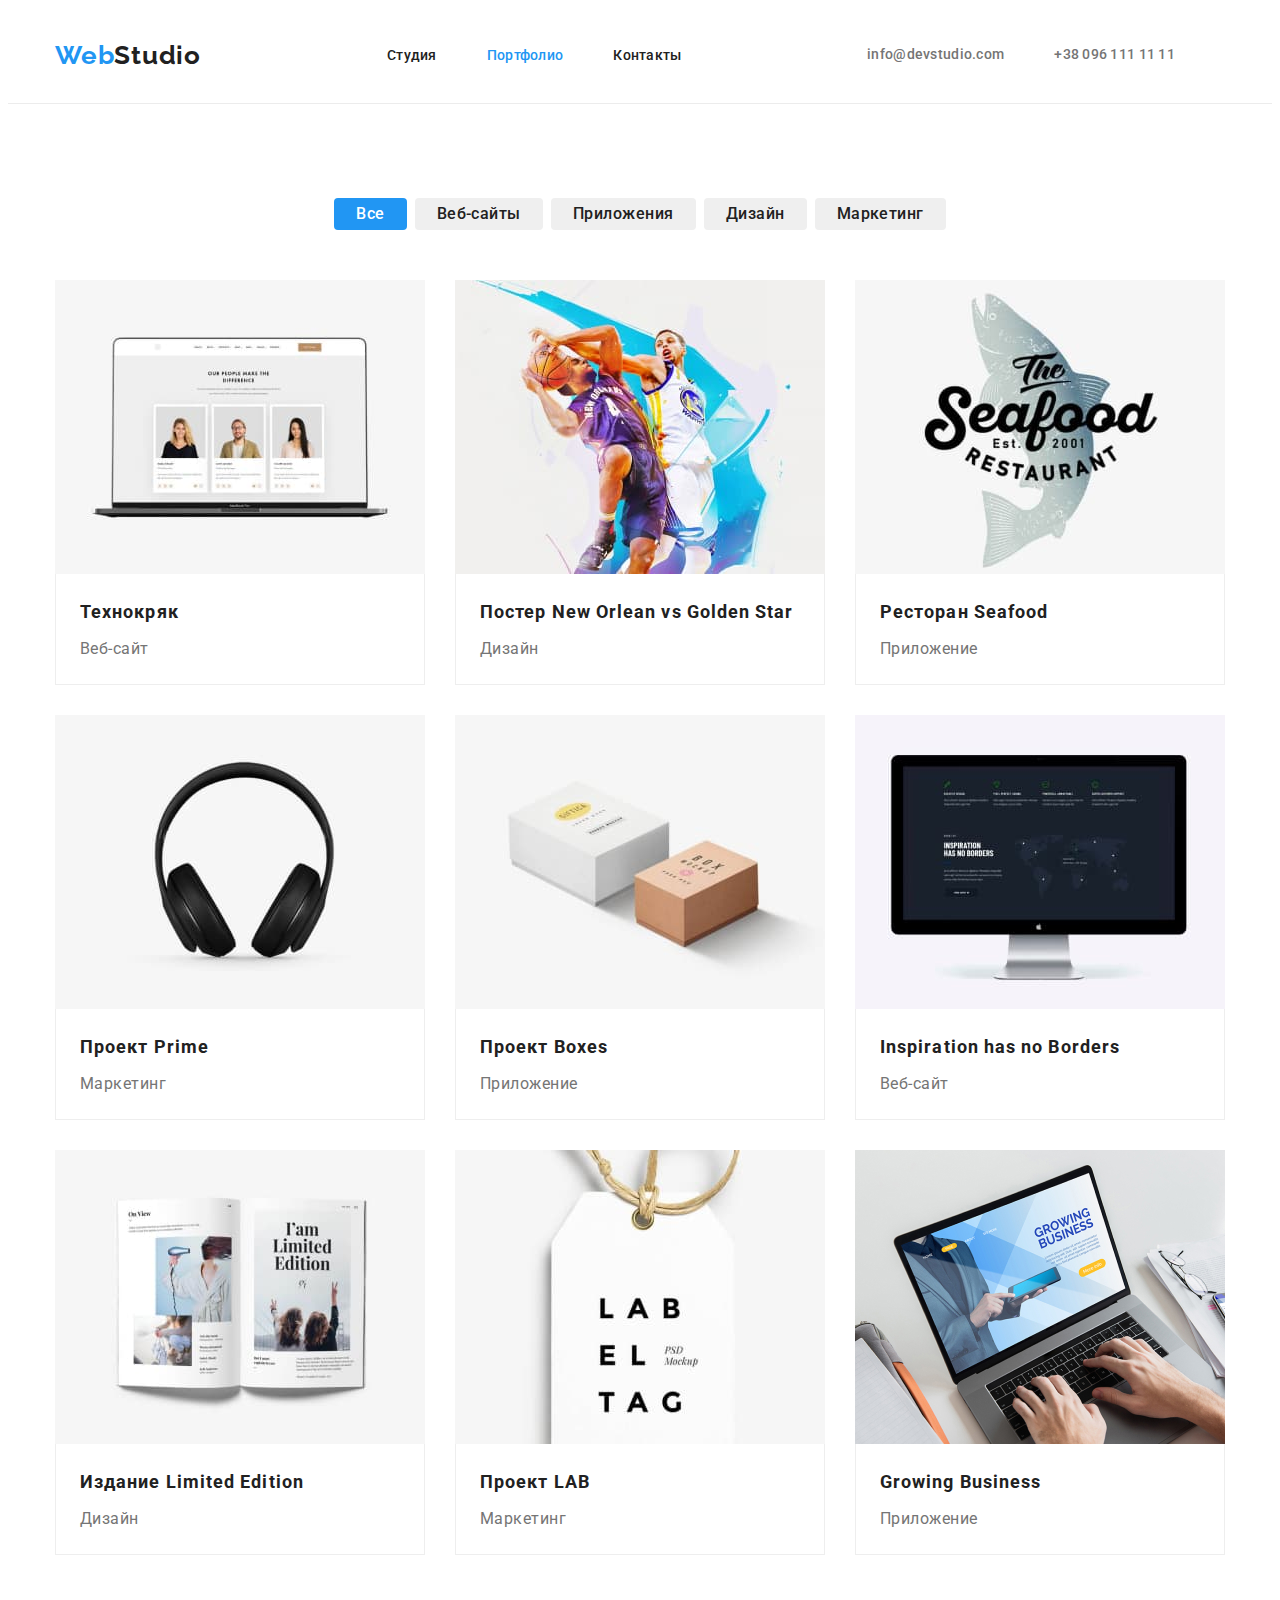
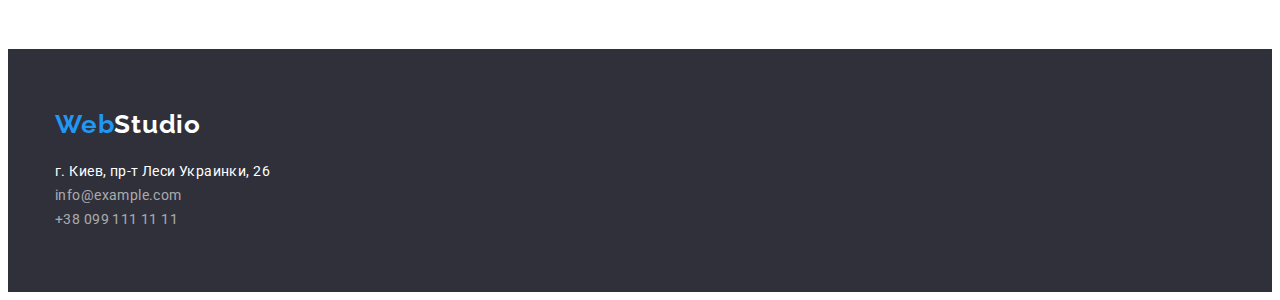
==== commit 08bd3253: "px" ====
--- a/portfolio.html
+++ b/portfolio.html
@@ -78,7 +78,7 @@
                 <ul class="gallery list">
                     <li class="gallery-item">
                         <a href="" class="link">
-                            <img src="./imeges/people.jpg" alt="фото людей" width="370px">
+                            <img src="./imeges/people.jpg" alt="фото людей" width="370">
                             <div class="gallery-name">
                                 <h2 class="gallery-link-title">Технокряк</h2>
                                 <p class="gallery-link-text"> Веб-сайт</p>
@@ -87,7 +87,7 @@
                     </li>
                     <li class="gallery-item">
                         <a href="" class="link">
-                            <img src="./imeges/tew-оrlean.jpg" alt="два баскетболиста" width="370px">
+                            <img src="./imeges/tew-оrlean.jpg" alt="два баскетболиста" width="370">
                             <div class="gallery-name">
                                 <h2 class="gallery-link-title">Постер <span lang="en">New Orlean vs Golden
                                         Star</span>
@@ -98,7 +98,7 @@
                     </li>
                     <li class="gallery-item">
                         <a href="" class="link">
-                            <img src="./imeges/seafood.jpg" alt="рыба" width="370px">
+                            <img src="./imeges/seafood.jpg" alt="рыба" width="370">
                             <div class="gallery-name">
                                 <h2 class="gallery-link-title">Ресторан <span lang="en">Seafood</span></h2>
                                 <p class="gallery-link-text">Приложение</p>
@@ -107,7 +107,7 @@
                     </li>
                     <li class="gallery-item">
                         <a href="" class="link">
-                            <img src="./imeges/prime.jpg" alt="наушники" width="370px">
+                            <img src="./imeges/prime.jpg" alt="наушники" width="370">
                             <div class="gallery-name">
                                 <h2 class="gallery-link-title">Проект <span lang="en">Prime</span></h2>
                                 </h2>
@@ -117,7 +117,7 @@
                     </li>
                     <li class="gallery-item">
                         <a href="" class="link">
-                            <img src="./imeges/boxes.jpg" alt="две коробки" width="370px">
+                            <img src="./imeges/boxes.jpg" alt="две коробки" width="370">
                             <div class="gallery-name">
                                 <h2 class="gallery-link-title">Проект <span lang="en">Boxes</span></h2>
                                 </h2>
@@ -127,7 +127,7 @@
                     </li>
                     <li class="gallery-item">
                         <a href="" class="link">
-                            <img src="./imeges/inspiration .jpg" alt="монитор" width="370px">
+                            <img src="./imeges/inspiration .jpg" alt="монитор" width="370">
                             <div class="gallery-name">
                                 <h2 class="gallery-link-title" lang="en">Inspiration has no Borders</h2>
                                 <p class="gallery-link-text">Веб-сайт</p>
@@ -136,7 +136,7 @@
                     </li>
                     <li class="gallery-item">
                         <a href="" class="link">
-                            <img src="./imeges/limited-edition.jpg" alt="журнал" width="370px">
+                            <img src="./imeges/limited-edition.jpg" alt="журнал" width="370">
                             <div class="gallery-name">
                                 <h2 class="gallery-link-title">Издание <span lang="en">Limited Edition</span></h2>
                                 </h2>
@@ -146,7 +146,7 @@
                     </li>
                     <li class="gallery-item">
                         <a href="" class="link">
-                            <img src="./imeges/lab.jpg" alt="бирочки LAB" width="370px">
+                            <img src="./imeges/lab.jpg" alt="бирочки LAB" width="370">
                             <div class="gallery-name">
                                 <h2 class="gallery-link-title">Проект <span lang="en">LAB</span></h2>
                                 </h2>
@@ -156,7 +156,7 @@
                     </li>
                     <li class="gallery-item">
                         <a href="" class="link">
-                            <img src="./imeges/growing-business.jpg" alt="ноутбук" width="370px">
+                            <img src="./imeges/growing-business.jpg" alt="ноутбук" width="370">
                             <div class="gallery-name">
                                 <h2 class="gallery-link-title" lang="en">Growing Business</h2>
                                 <p class="gallery-link-text">Приложение</p>
--- a/css/style.css
+++ b/css/style.css
@@ -2,6 +2,7 @@
 /* #757575 подписи */
 /* #2196F3 акцент */
 /* #FFFFFF акцент */
+
 :root {
     --title-color: #212121;
     --second-title-color: #212121;
@@ -16,7 +17,7 @@
 }
 
 body {
-    font-family: "Roboto", san-serif;
+    font-family: 'Roboto', san-serif;
     background: var(--background-color);
 }
 
@@ -440,11 +441,10 @@
     gap: 30px;
 }
 
-.gallery-container {}
-
 .gallery-item {
+    font-family: 'Roboto';
     box-sizing: border-box;
-    width: calc((100%-60px)/3);
+    width: calc((100% - 60px) / 3);
     max-width: 370px;
 
 }
@@ -460,10 +460,8 @@
 
 
 .gallery-link-title {
+
     margin-bottom: 4px;
-
-    font-family: 'Roboto';
-    font-style: normal;
     font-weight: 700;
     font-size: 18px;
     line-height: 2.0;
@@ -473,8 +471,6 @@
 }
 
 .gallery-link-text {
-
-
     font-size: 16px;
     line-height: 1.88;
     letter-spacing: 0.03em;
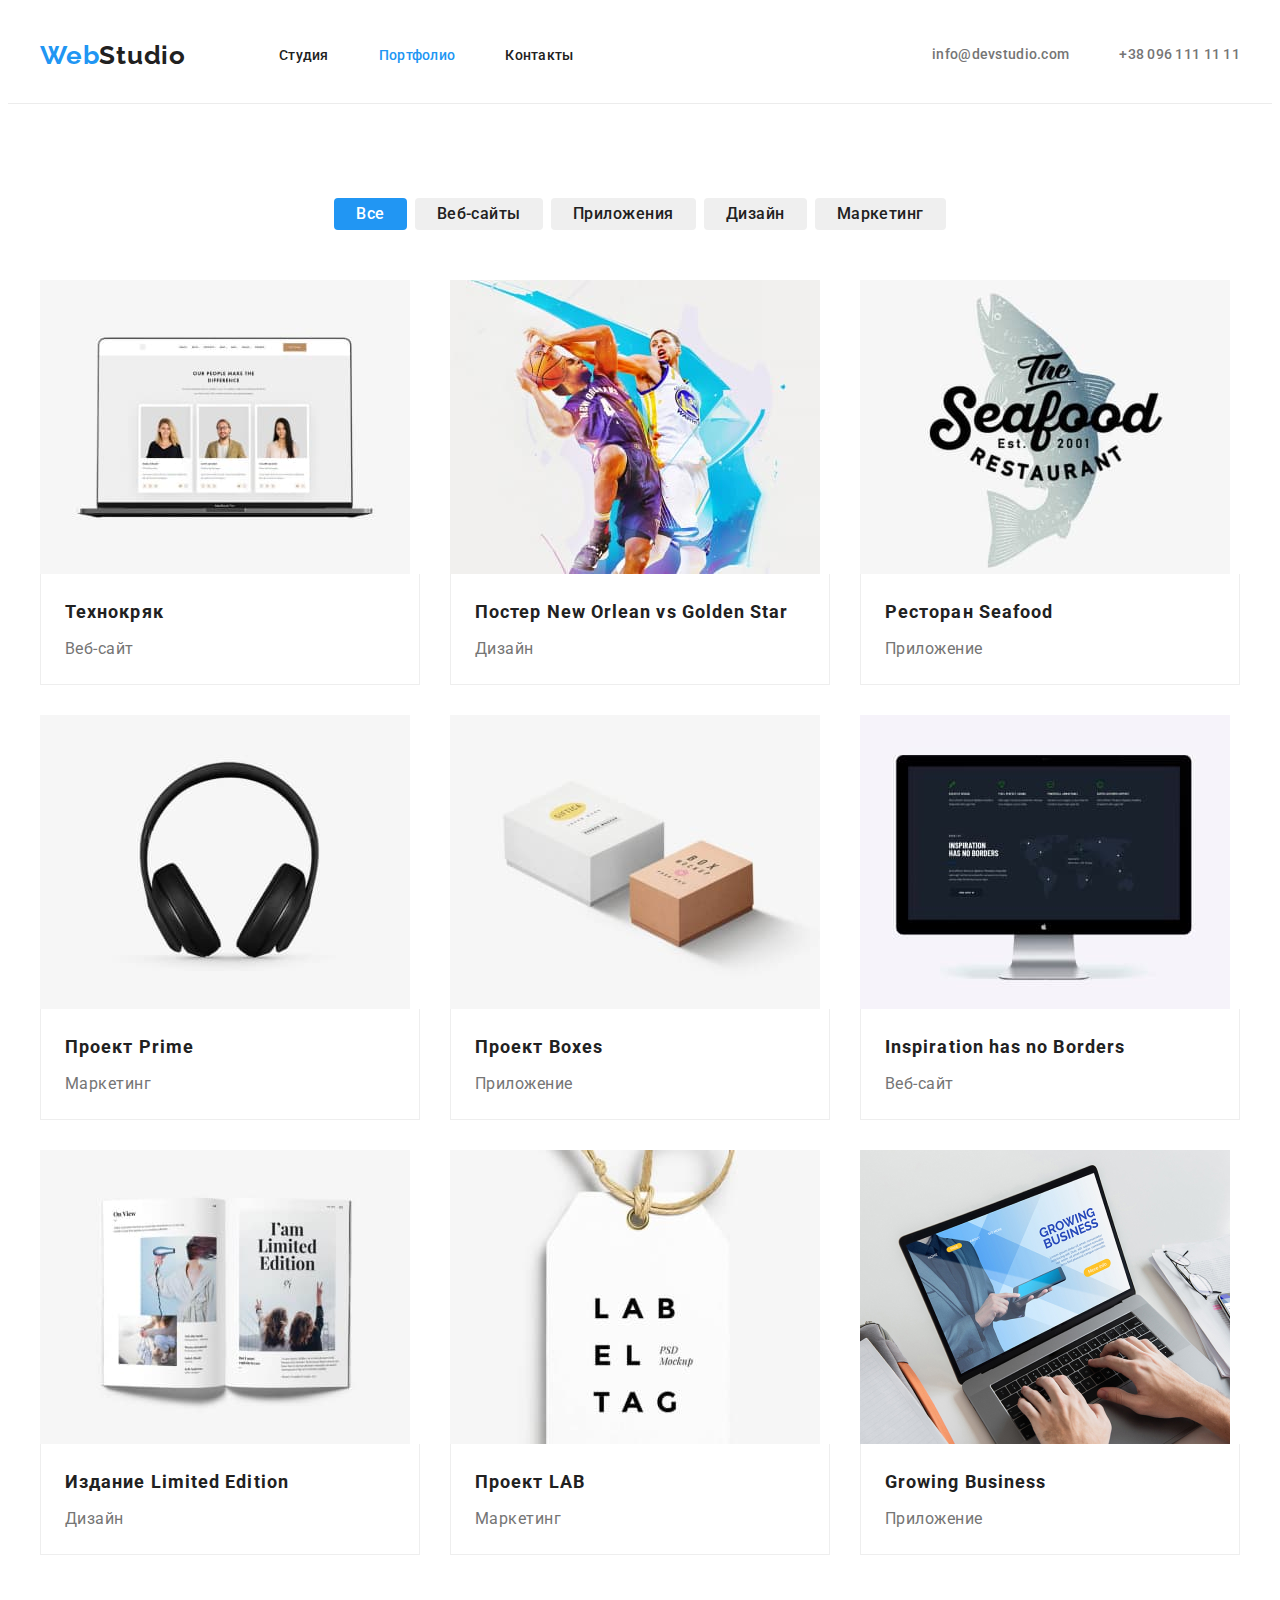
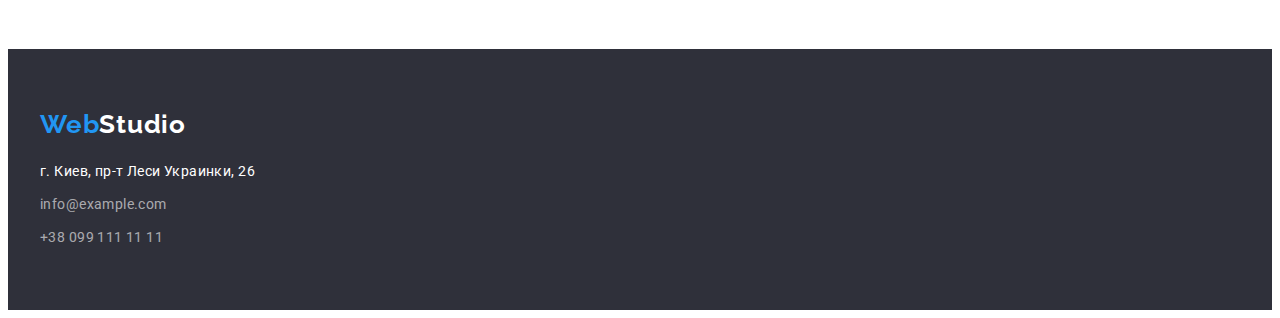
==== commit 6f0fd725: "header-footer" ====
--- a/portfolio.html
+++ b/portfolio.html
@@ -22,7 +22,8 @@
     <header class="header">
         <div class="container">
             <nav class="header-nav">
-                <a lang="en" href="" class="logotype link">Web<span class="header-logotype">Studio</span> </a>
+                <a lang="en" href="./index.html" class="logotype link">Web<span class="header-logotype">Studio</span>
+                </a>
                 <ul class="list header-list">
                     <li class="header-item">
                         <a href="./index.html" class="header-link link">Студия</a>
@@ -110,7 +111,7 @@
                             <img src="./imeges/prime.jpg" alt="наушники" width="370">
                             <div class="gallery-name">
                                 <h2 class="gallery-link-title">Проект <span lang="en">Prime</span></h2>
-                                </h2>
+
                                 <p class="gallery-link-text">Маркетинг</p>
                             </div>
                         </a>
@@ -120,14 +121,14 @@
                             <img src="./imeges/boxes.jpg" alt="две коробки" width="370">
                             <div class="gallery-name">
                                 <h2 class="gallery-link-title">Проект <span lang="en">Boxes</span></h2>
-                                </h2>
+
                                 <p class="gallery-link-text">Приложение</p>
                             </div>
                         </a>
                     </li>
                     <li class="gallery-item">
                         <a href="" class="link">
-                            <img src="./imeges/inspiration .jpg" alt="монитор" width="370">
+                            <img src="./imeges/inspiration.jpg" alt="монитор" width="370">
                             <div class="gallery-name">
                                 <h2 class="gallery-link-title" lang="en">Inspiration has no Borders</h2>
                                 <p class="gallery-link-text">Веб-сайт</p>
@@ -139,7 +140,7 @@
                             <img src="./imeges/limited-edition.jpg" alt="журнал" width="370">
                             <div class="gallery-name">
                                 <h2 class="gallery-link-title">Издание <span lang="en">Limited Edition</span></h2>
-                                </h2>
+
                                 <p class="gallery-link-text">Дизайн</p>
                             </div>
                         </a>
@@ -149,7 +150,7 @@
                             <img src="./imeges/lab.jpg" alt="бирочки LAB" width="370">
                             <div class="gallery-name">
                                 <h2 class="gallery-link-title">Проект <span lang="en">LAB</span></h2>
-                                </h2>
+
                                 <p class="gallery-link-text">Маркетинг</p>
                             </div>
                         </a>
@@ -171,14 +172,17 @@
 
     <footer class="footer">
         <div class="container">
-            <a lang="en" href="" class="footer-fiorst-logotype link">Web<span class="footer-logotype">Studio</span> </a>
+            <a lang="en" href="./index.html" class="footer-fiorst-logotype link">Web<span
+                    class="footer-logotype">Studio</span> </a>
 
             <address class="footer-address">
                 <ul class="list">
                     <li class="footer-address-city"> г. Киев, пр-т Леси Украинки, 26 </li>
-                    <li><a href="mailto:info@example.com" class="link footer-address-contact">info@example.com</a>
+                    <li class="footer-item"><a href="mailto:info@example.com"
+                            class="link footer-address-contact">info@example.com</a>
                     </li>
-                    <li><a href="tel:+380991111111" class="link footer-address-contact">+38 099 111 11
+                    <li class="footer-item"> <a href="tel:+380991111111" class="link footer-address-contact">+38 099 111
+                            11
                             11</a>
                     </li>
                 </ul>
--- a/css/style.css
+++ b/css/style.css
@@ -57,7 +57,7 @@
 }
 
 .container {
-    width: 1170px;
+    width: 1200px;
     padding-left: 15px;
     padding-right: 15px;
     margin: 0 auto;
@@ -76,6 +76,8 @@
     margin-right: 93px;
     padding: 32px 0;
 
+    margin-right: 93px;
+
     font-family: 'Raleway';
     font-weight: 700;
     font-size: 26px;
@@ -92,9 +94,6 @@
     color: var(--accent-second-color);
 }
 
-.header-logotype {
-    margin-right: 93px;
-}
 
 /* ----------------header----------------- */
 .header {
@@ -132,16 +131,22 @@
     color: var(--nav-color);
 }
 
+.header-item-second:not(:last-child) {
+    margin-right: 50px;
+}
+
 .header-contact {
     display: block;
-    margin-right: 50px;
     padding: 32px 0;
 }
 
 .header-link {
     display: block;
+    padding: 32px 0;
+}
+
+.header-item:not(:last-child) {
     margin-right: 50px;
-    padding: 32px 0;
 }
 
 .header-link:hover,
@@ -182,15 +187,12 @@
 
 
 .hero-title {
-
     margin-bottom: 30px;
     max-width: 696px;
     margin-left: auto;
     margin-right: auto;
 
-
-
-
+    font-family: 'Roboto', san-serif;
     font-weight: 900;
     font-size: 44px;
     line-height: 1.36;
@@ -379,9 +381,12 @@
 }
 
 .footer-address-contact {
+
+    color: rgba(255, 255, 255, 0.6);
+}
+
+.footer-item {
     margin-top: 9px;
-
-    color: rgba(255, 255, 255, 0.6);
 }
 
 .footer-address-city:hover,
@@ -445,7 +450,7 @@
     font-family: 'Roboto';
     box-sizing: border-box;
     width: calc((100% - 60px) / 3);
-    max-width: 370px;
+
 
 }
 
@@ -455,7 +460,7 @@
     border-right: 1px solid #EEEEEE;
     border-bottom: 1px solid #EEEEEE;
     border-left: 1px solid #EEEEEE;
-    max-width: 370px;
+
 }
 
 
